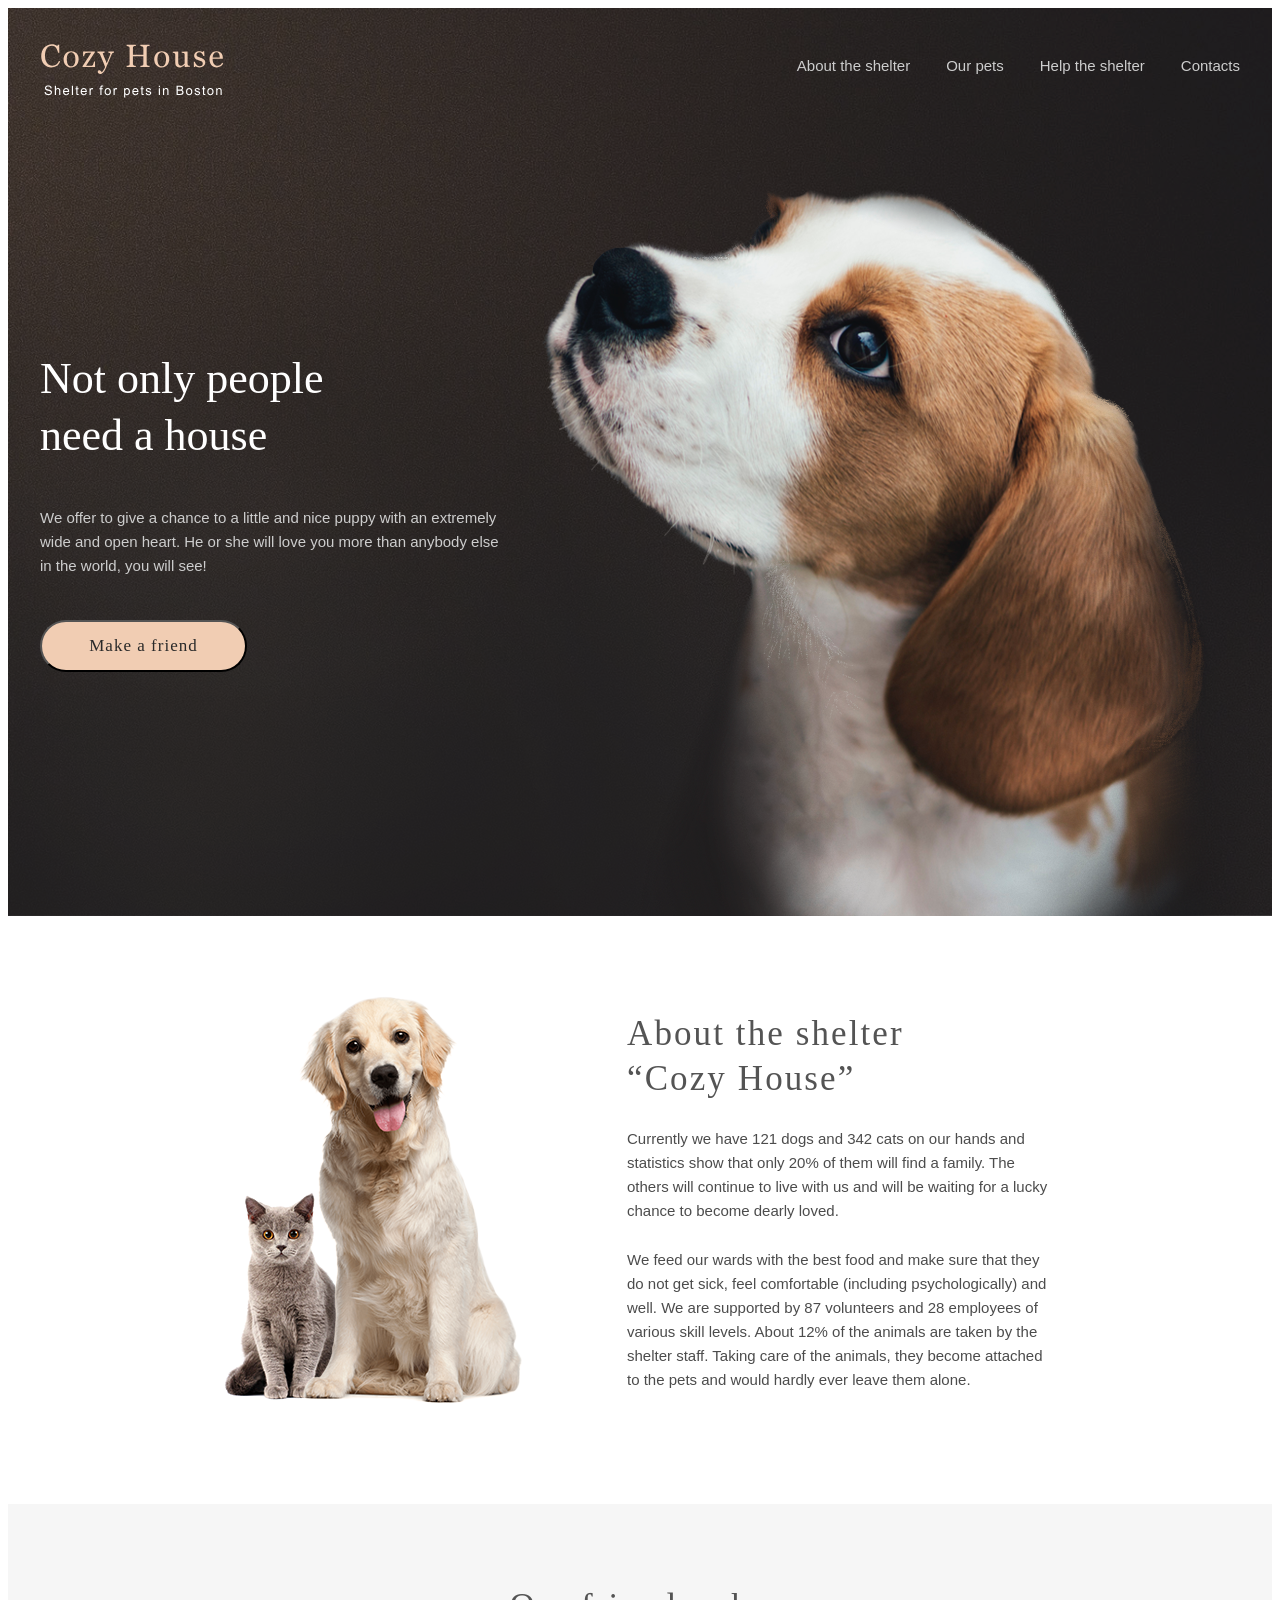
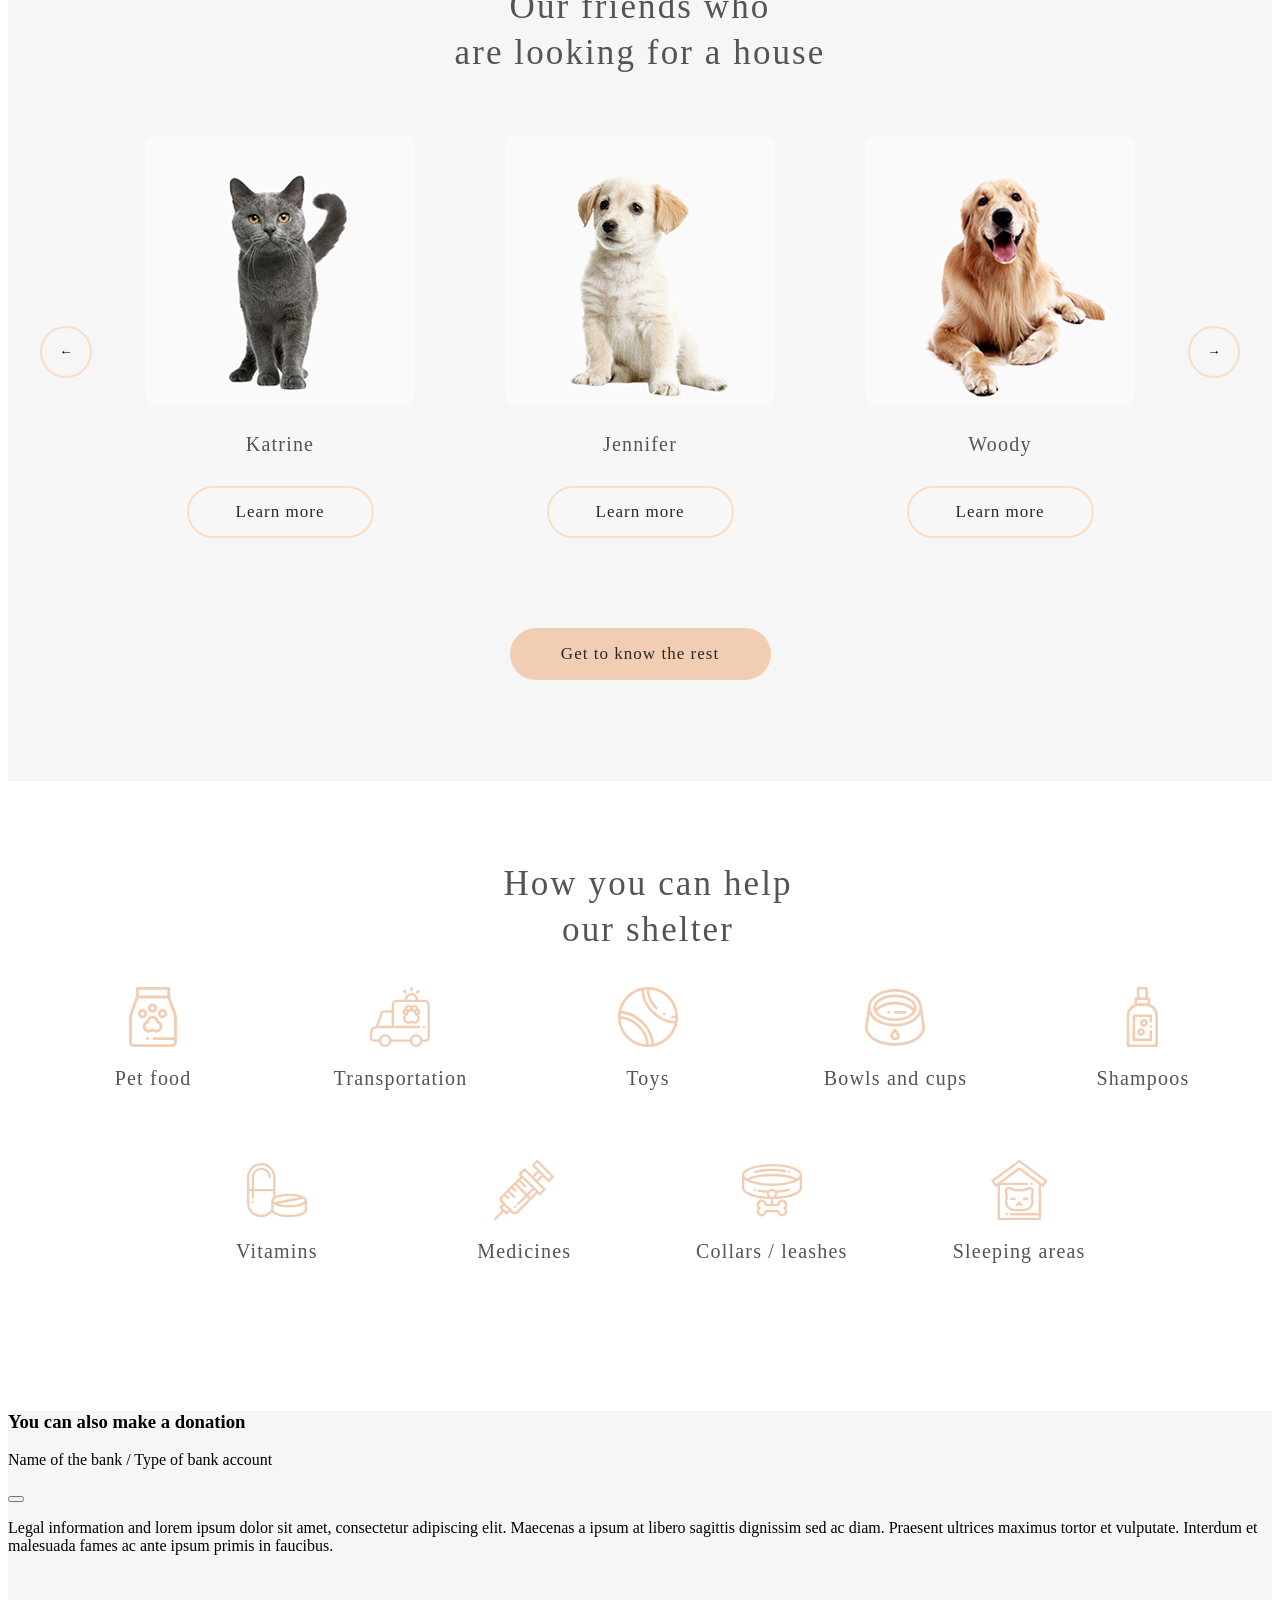
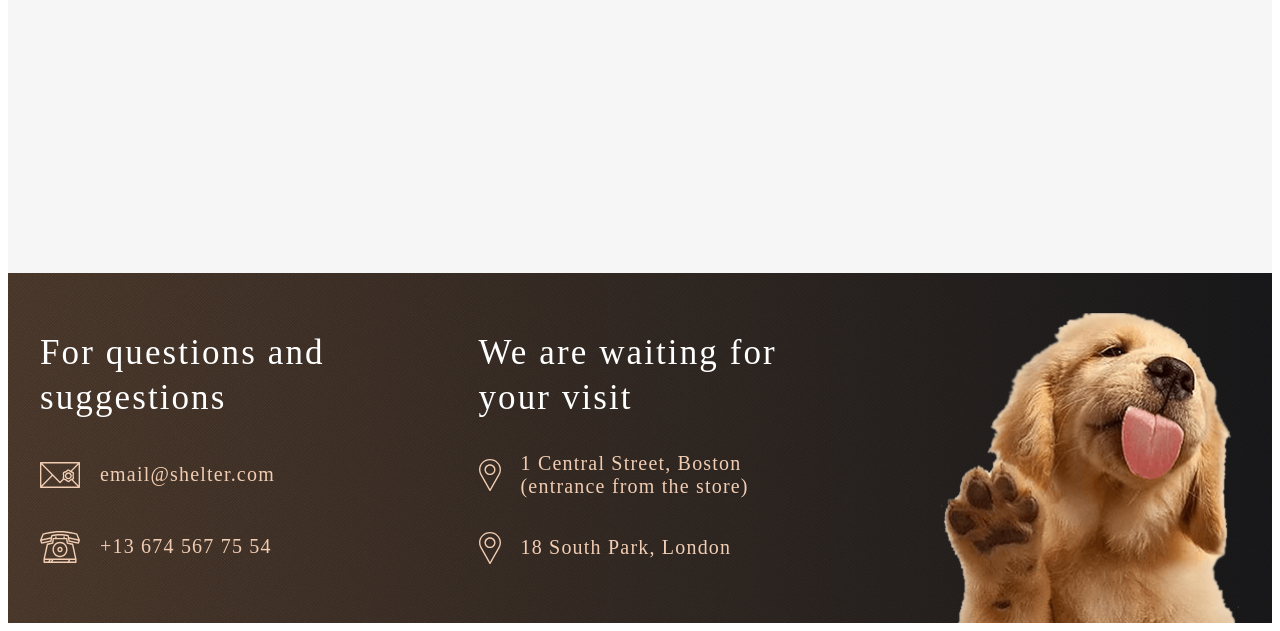
==== shelter/index.html @ 60aa1f2e "feat: add footer (Thu, Jun 11, 2026 09:35:39 AM)" ====
<!DOCTYPE html>
<html lang="en">

<head>
    <meta charset="UTF-8">
    <meta name="viewport" content="width=device-width, initial-scale=1.0">
    <link rel="stylesheet" type="text/css" href="https://necolas.github.io/normalize.css/8.0.1/normalize.css">
    <link rel="stylesheet" href="style.css">
    <title>Shelter</title>
</head>

<body>
    <main>
        <section class="start-screen">
            <header class="start-screen-header">
                <div class="heder-logo">
                    <!-- <h5 class="header-logo-title">
                        Cozy House
                    </h5>
                    <p class="header-logo-subtitle">
                        Shelter for pets in Boston
                    </p> -->
                    <div class="header-logo">
                        <a href="index.html" class="logo-link">
                            <img src="images/Logo.svg" alt="">
                        </a>
                    </div>
                </div>
                <nav class="header-nav">
                    <ul class="nav-list">
                        <li class="nav-li"><a class="nav-list-link" href="index.html">About the shelter</a></li>
                        <li class="nav-li"><a class="nav-list-link" href="pets.html">Our pets</a></li>
                        <li class="nav-li"><a class="nav-list-link" href="">Help the shelter</a></li>
                        <li class="nav-li"><a class="nav-list-link" href="">Contacts</a></li>
                    </ul>
                </nav>
            </header>
            <div class="start-screen-content">
                <div class="content-text">
                    <h1 class="content-heading">Not only people need a house</h1>
                    <p class="content-subhead">We offer to give a chance to a little and nice puppy with an extremely
                        wide and open heart. He or she will love you more than anybody else in the world, you will see!
                    </p>
                    <button class="content-btn">Make a friend</button>
                </div>
                <div class="content-image">
                    <img src="images/start-screen-puppy.svg" alt="dog">
                </div>

            </div>
        </section>
        <section class="about">
            <div class="about-img">
                <img src="images/about-pets.svg" alt="dog">
            </div>
            <div class="about-content">
                <h3 class="about-content-heading">About the shelter “Cozy House”</h3>
                <p class="about-content-subhead">Currently we have 121 dogs and 342 cats on our hands and statistics
                    show that only 20% of them will find a family. The others will continue to live with us and will
                    be waiting for a lucky chance to become dearly loved.
                </p>
                <p class="about-content-subhead">We feed our wards with the best food and make sure that they do not get
                    sick,
                    feel comfortable (including psychologically) and well. We are supported by 87 volunteers and 28
                    employees
                    of various skill levels. About 12% of the animals are taken by the shelter staff.
                    Taking care of the animals, they become attached to the pets and would hardly ever leave them alone.
                </p>
            </div>
        </section>
        <section class="pets">
            <div class="pets-content">
                <h3 class="pets-head-text">Our friends who <br>
                    are looking for a house</h3>

                <div class="slider">
                    <button class="slider-arrow prev">←</button>
                    <div class="cards-wrapper">
                        <div class="card">
                            <img src="images/pets-katrine.svg" alt="Katrine">
                            <p>Katrine</p>
                            <button class="card-btn">Learn more</button>
                        </div>
                        <div class="card">
                            <img src="images/pets-jennifer.svg" alt="Jennifer">
                            <p>Jennifer</p>
                            <button class="card-btn">Learn more</button>
                        </div>
                        <div class="card">
                            <img src="images/pets-woody.svg" alt="Woody">
                            <p>Woody</p>
                            <button class="card-btn">Learn more</button>
                        </div>
                    </div>
                    <button class="slider-arrow next">→</button>
                </div>

                <button class="pets-btn">Get to know the rest</button>
            </div>

        </section>
        <section class="help">
            <div class="help-content">
                <h3 class="help-head-text">How you can help our shelter</h3>
                <div class="help-content">
                    <ul class="help-list">
                        <li class="help-list-item">
                            <img src="images/icon-pet-food.svg" alt="">
                            <p class="help-list-text">Pet food</p>
                        </li>
                        <li class="help-list-item">
                            <img src="images/icon-transportation.svg" alt="">
                            <p class="help-list-text">Transportation</p>
                        </li>
                        <li class="help-list-item">
                            <img src="images/icon-toys.svg" alt="">
                            <p class="help-list-text">Toys</p>
                        </li>
                        <li class="help-list-item">
                            <img src="images/icon-bowls-and-cups.svg" alt="">
                            <p class="help-list-text">Bowls and cups</p>
                        </li>
                        <li class="help-list-item">
                            <img src="images/icon-shampoos.svg" alt="">
                            <p class="help-list-text">Shampoos</p>
                        </li>
                        <li class="help-list-item">
                            <img src="images/icon-vitamins.svg" alt="">
                            <p class="help-list-text">Vitamins</p>
                        </li>
                        <li class="help-list-item">
                            <img src="images/icon-medicines.svg" alt="">
                            <p class="help-list-text">Medicines</p>
                        </li>
                        <li class="help-list-item">
                            <img src="images/Collars/icon-collars-leashes.svg" alt="">
                            <p class="help-list-text">Collars / leashes</p>
                        </li>
                        <li class="help-list-item">
                            <img src="images/icon-sleeping-area.svg" alt="">
                            <p class="help-list-text">Sleeping areas</p>
                        </li>

                    </ul>
                </div>
            </div>
        </section>
        <section class="donat">
            <div class="donat-block">
                <div class="donat-img">

                </div>
                <div class="donat-content">
                    <h3 class="donat-heading">
                        You can also make a donation
                    </h3>
                    <p class="donat-subheading">Name of the bank / Type of bank account</p>
                    <button class="donat-btn"></button>
                    <p class="donat-text-about">
                        Legal information and lorem ipsum dolor sit amet, consectetur 
                        adipiscing elit. Maecenas a ipsum at libero sagittis dignissim 
                        sed ac diam. Praesent ultrices maximus tortor et vulputate. 
                        Interdum et malesuada fames ac ante ipsum primis in faucibus.
                    </p>
                </div>
            </div>
        </section>

    </main>
    <footer class="pets-footer">
<div class="footer-content">
    
    <div class="footer-left">
      <h3 class="footer-text-heading">For questions and suggestions</h3>
      <p class="footer-text-subtitle email"><img src="images/icon-email.svg" alt="email">email@shelter.com</p>
      <p class="footer-text-subtitle phone"><img src="images/icon-phone.svg" alt="phone">+13 674 567 75 54</p>
    </div>

    <div class="footer-right">
      <h3 class="footer-text-heading">We are waiting for your visit</h3>
      <p class="footer-text-subtitle marker1"><img src="images/icon-marker.svg" alt="marker">1 Central Street, 
        Boston (entrance from the store)</p>
      <p class="footer-text-subtitle marker2"><img src="images/icon-marker.svg" alt="marker">18 South Park, London </p>
    </div>
    
    <div class="footer-image">
      <img src="images/footer-puppy.png" alt="Puppy">
    </div>

  </div>
    </footer>
</body>

</html>
---- shelter/style.css ----
.start-screen {
    height: 908px;
    /* width: 1280px; */
    background: linear-gradient(to right, #5B483A, #211F20);
    background-image: url('images/start-screen-background.svg');
    /* background: url(images/noise_transparent.png),
    linear-gradient(to right, #513D2F, #1A1A1C); */
    background-repeat: no-repeat;
    background-size: cover;
    max-height: 908px;
    ;
}

h3 {
    font-family: Georgia, 'Times New Roman', Times, serif;
}

.header-logo-title {
    margin: 0;
}

.start-screen-header {
    padding-top: 30px;
    width: 1200px;
    margin: 0 auto;
    display: flex;
    justify-content: space-between;

}

.nav-list {
    display: flex;
    flex-direction: row;
}

.nav-list-link {
    color: #CDCDCD;
    font-family: Arial, Helvetica, sans-serif;
    font-weight: 400;
    font-size: 15px;
    line-height: 160%;
    text-decoration: none;
}

.nav-li {
    list-style-type: none;

    margin-left: 36px
}

.start-screen-content {
    display: flex;
    justify-content: space-between;
    max-width: 1200px;
    /* align-items: center; */
    margin: 0 auto;
}

.content-text {
    max-width: 460px;
    max-height: 322px;
    padding-top: 248px;

}

.content-heading {
    font-family: Georgia, 'Times New Roman', Times, serif;
    color: #ffffff;
    font-weight: 400;
    font-size: 44px;
    line-height: 130%;

    max-width: 320px;
    margin: 0;

}

.content-subhead {
    font-family: Arial, Helvetica, sans-serif;
    font-weight: 400;
    font-size: 15px;
    line-height: 160%;
    color: #CDCDCD;
    margin: 42px 0;
}

.content-image {
    padding-top: 86px;
}

.content-btn {
    font-family: Georgia, 'Times New Roman', Times, serif;
    background-color: #F1CDB3;
    border-radius: 100px;
    padding: 13px 42px;
    width: 207px;
    height: 52px;
    font-weight: 400;
    color: #292929;
    font-size: 17px;
    line-height: 130%;
    letter-spacing: 0.06em;
    cursor: pointer;
}

.about {
    height: 588px;
    max-width: 1280px;
    margin: 0 auto;
    display: flex;
    align-items: center;
    justify-content: space-between;
}

.about-content {
    max-width: 430px;
    max-height: 380px;
    padding-bottom: 89px;
    padding-right: 215px;
}

.about-content-heading {
    max-width: 370px;
    font-weight: 400;
    font-size: 35px;
    line-height: 130%;
    letter-spacing: 0.06em;
    color: #545454;
    margin-bottom: 24px;
}

.about-content-subhead {
    font-family: Arial, Helvetica, sans-serif;
    font-weight: 400;
    font-size: 15px;
    line-height: 160%;
    color: #4C4C4C;
    margin-top: 25px;
}

.about-img {
    padding-bottom: 16px;
    padding-left: 215px;
}


.pets {
    height: 877px;
    background-color: #F6F6F6;

}

.pets-content {
    max-width: 1280px;
    margin: 0 auto;
    display: flex;
    flex-direction: column;
    align-items: center;
}

.pets-head-text {
    font-weight: 400;
    font-size: 35px;
    line-height: 130%;
    letter-spacing: 0.06em;
    text-align: center;
    color: #545454;
    max-width: 400px;
    padding-top: 45px;
    margin-bottom: 60px;
}

.slider {
    width: 1200px;
    display: flex;
    align-items: center;
    justify-content: space-between;
    gap: 20px;
}

.cards-wrapper {
    display: flex;
    gap: 90px;
    margin-bottom: 90px;
}

.card {
    background: #f7f7f7;
    border-radius: 15px;
    text-align: center;
    width: 270px;
}

.card img {
    width: 100%;
    border-radius: 10px;
}

.card p {
    font-family: Georgia, 'Times New Roman', Times, serif;
    margin: 24px 0 30px;
    font-weight: 400;
    font-size: 20px;
    letter-spacing: 0.06em;
    text-align: center;
    color: #545454;
}

.card-btn {
    font-weight: 400;
    font-size: 17px;
    line-height: 130%;
    letter-spacing: 0.06em;
    font-family: Georgia, 'Times New Roman', Times, serif;
    color: #292929;
    background: transparent;
    border: 2px solid #FDDCC4;
    border-radius: 100px;
    cursor: pointer;
    width: 187px;
    height: 52px;
}

.slider-arrow {
    margin-bottom: 60px;
    width: 52px;
    height: 52px;
    border-radius: 50%;
    border: 2px solid #FDDCC4;
    background: none;
    cursor: pointer;
}

.pets-btn {
    font-family: Georgia, 'Times New Roman', Times, serif;
    border: 0;
    border-radius: 100px;
    width: 261px;
    height: 52px;
    background-color: #F1CDB3;
    font-weight: 400;
    font-size: 17px;
    line-height: 130%;
    letter-spacing: 0.06em;
    color: #292929;
    cursor: pointer;
}

.slider-arrow:hover {
    background: #FDDCC4;
}

.card-btn:hover {
    background: #FDDCC4;
}




.help {
    height: 611px;
    max-height: 611px;
    background-color: #ffffff;
}

.help-content {
    width: 1280px;
    margin: 0 auto;
    display: flex;
    flex-direction: column;
    align-items: center;
}

.help-head-text {
    font-family: Georgia, 'Times New Roman', Times, serif;
    font-weight: 400;
    font-size: 35px;
    line-height: 130%;
    letter-spacing: 0.06em;
    text-align: center;
    color: #545454;
    margin-top: 80px;
    max-width: 343px;
}


/* Базовая настройка контейнера секции */
.help-section {
    padding: 80px 40px;
    text-align: center;
    font-family: 'Georgia', serif;
    color: #545454;
}

.help-section h2 {
    font-size: 35px;
    line-height: 1.3;
    margin-bottom: 60px;
}

/* Настройка списка через Flexbox */
.help-list {
    display: flex;
    flex-wrap: wrap;
    /* Разрешаем перенос элементов на новые строки */
    justify-content: center;
    /* Центрируем элементы в ряду */
    gap: 50px 30px;
    /* Отступы: 50px вертикальный, 30px горизонтальный */
    list-style: none;
    padding: 0;
    margin: 0;
}

.help-list-item {
    flex: 0 0 calc(20% - 24px);

    display: flex;
    flex-direction: column;
    align-items: center;
    justify-content: flex-start;
    transition: transform 0.3s ease;
    cursor: pointer;
}

.help-list-item:hover {
    transform: translateY(-5px);
}

.help-list-itemimg {
    width: 60px;
    height: 60px;
    margin-bottom: 25px;
    object-fit: contain;
}

.help-list-item p {
    font-family: Georgia, 'Times New Roman', Times, serif;
    font-weight: 400;
    font-size: 20px;
    line-height: 115%;
    letter-spacing: 0.06em;
    text-align: center;
    color: #545454;
}











.donat {
    /* width: 1280px; */
    height: 462px;
    background-color: #F6F6F6;

}




.pets-footer {
    background: url(images/noise_transparent.png),
        linear-gradient(to right, #513D2F, #1A1A1C);
    height: 350px;
}

.footer-content {
    width: 1200px;
    margin: 0 auto;
    display: flex;
    justify-content: space-between;
    height: 100%;
}

.footer-text-heading {
    font-family: Georgia, 'Times New Roman', Times, serif;
    font-weight: 400;
    font-size: 35px;
    line-height: 130%;
    letter-spacing: 0.06em;
    color: #ffffff;
        margin-top: 57px;
        margin-bottom: 0;
}

.footer-text-subtitle {
    font-family: Georgia, 'Times New Roman', Times, serif;
    font-weight: 400;
    font-size: 20px;
    line-height: 115%;
    letter-spacing: 0.06em;
    color: #F1CDB3;
    display: flex;
    gap: 20px;
    align-items: center;
}

.footer-right,
.footer-left {
    width: 302px;
    max-width: 302px;
}
.footer-right {
    padding-right: 23px;
}

.email{
    padding-top: 18px;
    margin-bottom: 40px;
}
.marker1{
    padding-top: 11px;
    margin-bottom: 34px;
}

.footer-image {
    display: flex;
    align-items: flex-end;
}

.footer-image img {
    width: 300px;
    height: 310px;
}

@media (max-width: 850px) {
    .footer-content {
        flex-wrap: wrap;
        justify-content: center;
    }
}

/* @media screen(max-widht: 1280px) {
    .start-screen{
        width: 1280px;
        max-width: 1280px;
    }

} */
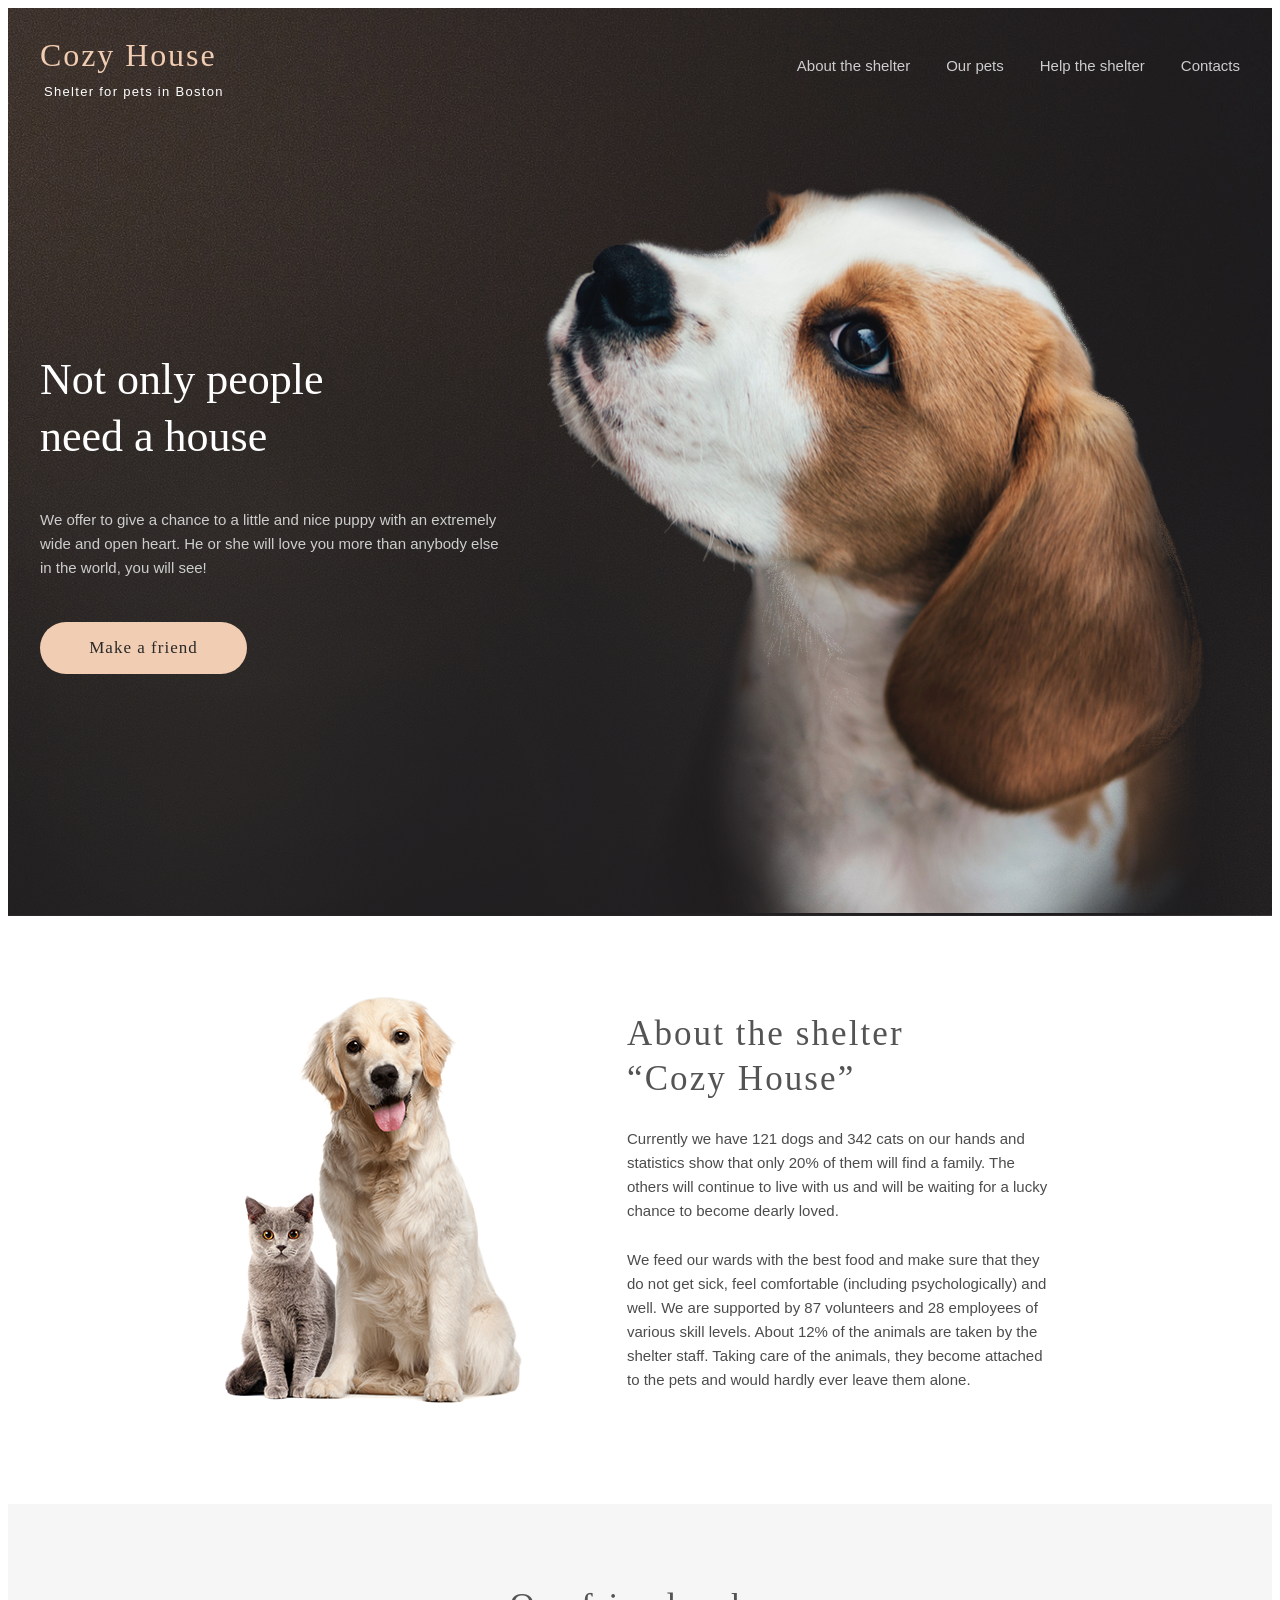
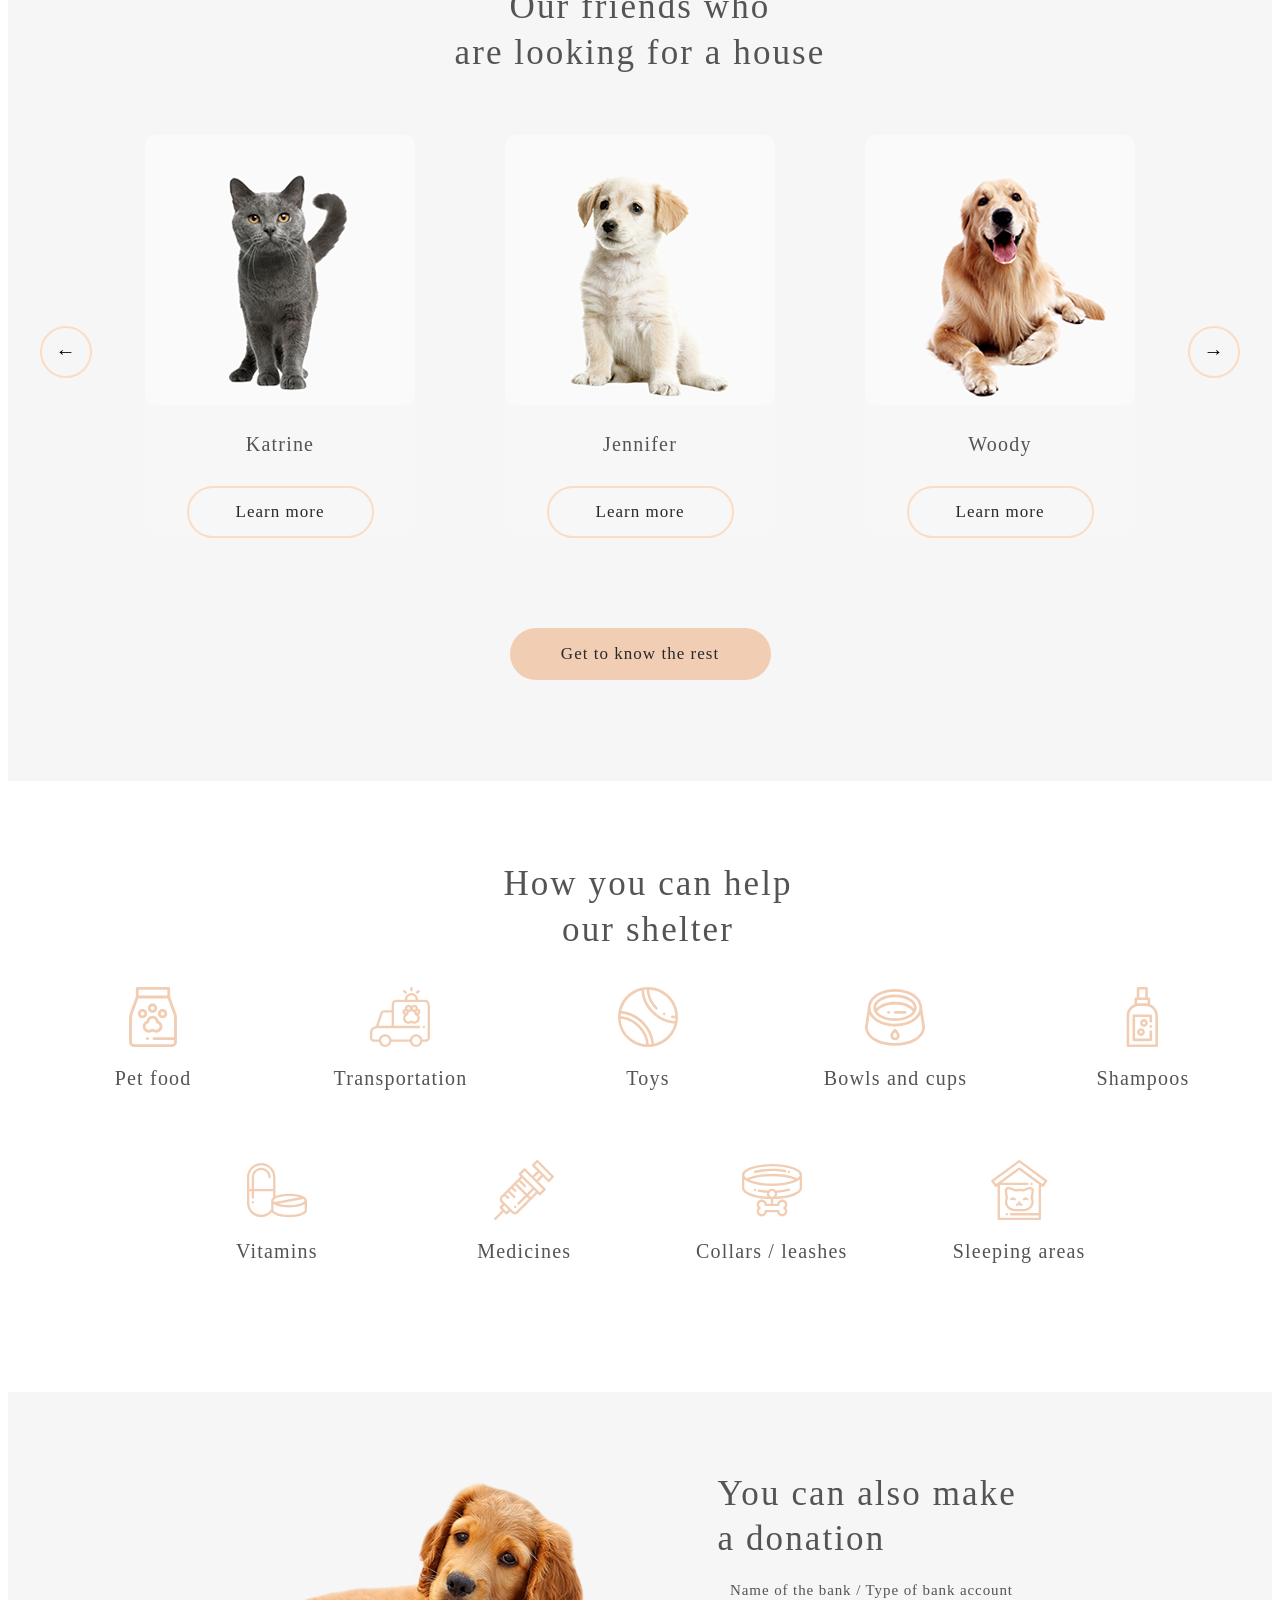
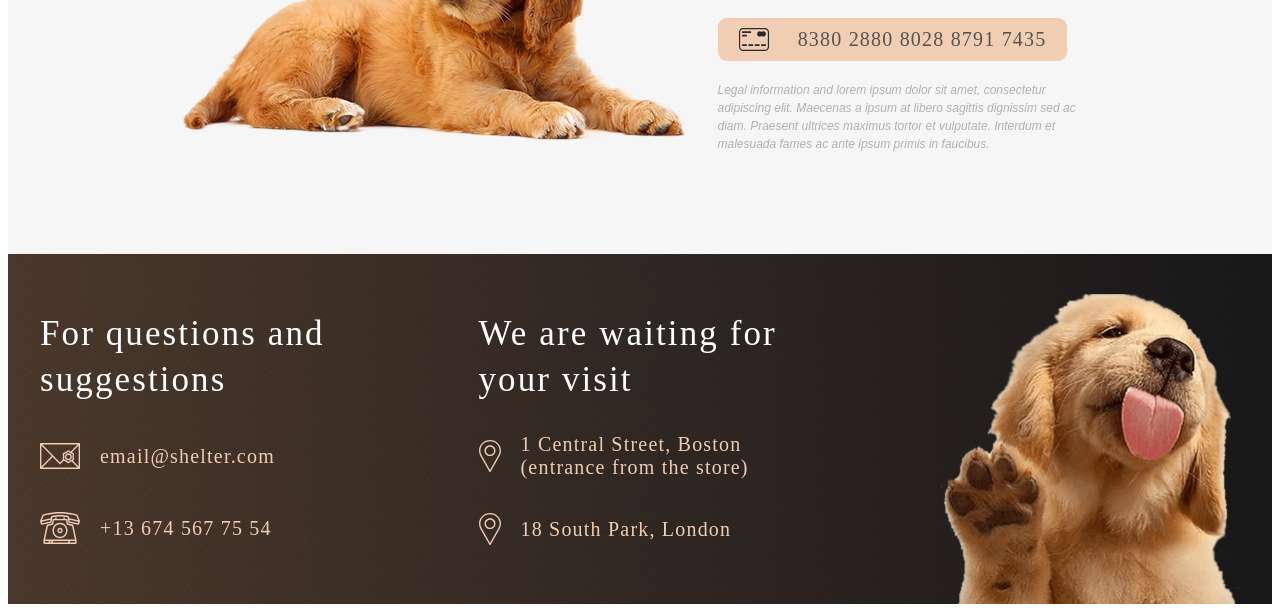
==== commit 9d1ec5be: "feat: complete pets page (Sat, Jun 13, 2026 03:15:23 PM)" ====
--- a/shelter/index.html
+++ b/shelter/index.html
@@ -14,15 +14,15 @@
         <section class="start-screen">
             <header class="start-screen-header">
                 <div class="heder-logo">
-                    <!-- <h5 class="header-logo-title">
-                        Cozy House
-                    </h5>
-                    <p class="header-logo-subtitle">
-                        Shelter for pets in Boston
-                    </p> -->
+
                     <div class="header-logo">
                         <a href="index.html" class="logo-link">
-                            <img src="images/Logo.svg" alt="">
+                            <h5 class="header-logo-title">
+                                Cozy House
+                            </h5>
+                            <p class="header-logo-subtitle">
+                                Shelter for pets in Boston
+                            </p>
                         </a>
                     </div>
                 </div>
@@ -148,18 +148,20 @@
         <section class="donat">
             <div class="donat-block">
                 <div class="donat-img">
-
+                    <img src="images/donation-dog.png" alt="">
                 </div>
                 <div class="donat-content">
                     <h3 class="donat-heading">
                         You can also make a donation
                     </h3>
                     <p class="donat-subheading">Name of the bank / Type of bank account</p>
-                    <button class="donat-btn"></button>
+                    <button class="donat-btn">
+                        <img src="images/credit-card.svg" alt="card">8380 2880 8028 8791 7435
+                    </button>
                     <p class="donat-text-about">
-                        Legal information and lorem ipsum dolor sit amet, consectetur 
-                        adipiscing elit. Maecenas a ipsum at libero sagittis dignissim 
-                        sed ac diam. Praesent ultrices maximus tortor et vulputate. 
+                        Legal information and lorem ipsum dolor sit amet, consectetur
+                        adipiscing elit. Maecenas a ipsum at libero sagittis dignissim
+                        sed ac diam. Praesent ultrices maximus tortor et vulputate.
                         Interdum et malesuada fames ac ante ipsum primis in faucibus.
                     </p>
                 </div>
@@ -168,26 +170,27 @@
 
     </main>
     <footer class="pets-footer">
-<div class="footer-content">
-    
-    <div class="footer-left">
-      <h3 class="footer-text-heading">For questions and suggestions</h3>
-      <p class="footer-text-subtitle email"><img src="images/icon-email.svg" alt="email">email@shelter.com</p>
-      <p class="footer-text-subtitle phone"><img src="images/icon-phone.svg" alt="phone">+13 674 567 75 54</p>
-    </div>
+        <div class="footer-content">
 
-    <div class="footer-right">
-      <h3 class="footer-text-heading">We are waiting for your visit</h3>
-      <p class="footer-text-subtitle marker1"><img src="images/icon-marker.svg" alt="marker">1 Central Street, 
-        Boston (entrance from the store)</p>
-      <p class="footer-text-subtitle marker2"><img src="images/icon-marker.svg" alt="marker">18 South Park, London </p>
-    </div>
-    
-    <div class="footer-image">
-      <img src="images/footer-puppy.png" alt="Puppy">
-    </div>
+            <div class="footer-left">
+                <h3 class="footer-text-heading">For questions and suggestions</h3>
+                <p class="footer-text-subtitle email"><img src="images/icon-email.svg" alt="email">email@shelter.com</p>
+                <p class="footer-text-subtitle phone"><img src="images/icon-phone.svg" alt="phone">+13 674 567 75 54</p>
+            </div>
 
-  </div>
+            <div class="footer-right">
+                <h3 class="footer-text-heading">We are waiting for your visit</h3>
+                <p class="footer-text-subtitle marker1"><img src="images/icon-marker.svg" alt="marker">1 Central Street,
+                    Boston (entrance from the store)</p>
+                <p class="footer-text-subtitle marker2"><img src="images/icon-marker.svg" alt="marker">18 South Park,
+                    London </p>
+            </div>
+
+            <div class="footer-image">
+                <img src="images/footer-puppy.png" alt="Puppy">
+            </div>
+
+        </div>
     </footer>
 </body>
 
--- a/shelter/style.css
+++ b/shelter/style.css
@@ -15,8 +15,47 @@
     font-family: Georgia, 'Times New Roman', Times, serif;
 }
 
+.logo-link {
+    text-decoration: none;
+}
+
 .header-logo-title {
+    font-family: Georgia, 'Times New Roman', Times, serif;
+    font-weight: 400;
+    font-size: 32px;
+    line-height: 110%;
+    letter-spacing: 0.06em;
+    color: #F1CDB3;
     margin: 0;
+}
+
+.header-logo-subtitle {
+    font-family: Arial, Helvetica, sans-serif;
+    font-weight: 400;
+    font-size: 13px;
+    letter-spacing: 0.1em;
+    color: #ffffff;
+
+    margin: 11px 0 0 4px;
+}
+.header-logo-title-our {
+    font-family: Georgia, 'Times New Roman', Times, serif;
+    font-weight: 400;
+    font-size: 32px;
+    line-height: 110%;
+    letter-spacing: 0.06em;
+    color: #545454;
+    margin: 0;
+}
+
+.header-logo-subtitle-our {
+    font-family: Arial, Helvetica, sans-serif;
+    font-weight: 400;
+    font-size: 13px;
+    letter-spacing: 0.1em;
+    color: #292929;
+
+    margin: 11px 0 0 4px;
 }
 
 .start-screen-header {
@@ -27,6 +66,14 @@
     justify-content: space-between;
 
 }
+.start-screen-header-our {
+    padding-top: 30px;
+    width: 1200px;
+    margin: 0 auto;
+    display: flex;
+    justify-content: space-between;
+    margin-bottom: 30px;
+}
 
 .nav-list {
     display: flex;
@@ -41,6 +88,17 @@
     line-height: 160%;
     text-decoration: none;
 }
+.nav-list-link-our {
+    color: #545454;
+    font-family: Arial, Helvetica, sans-serif;
+    font-weight: 400;
+    font-size: 15px;
+    line-height: 160%;
+    text-decoration: none;
+}
+.nav-list-link-our :checked{
+    color: #e50909;
+}
 
 .nav-li {
     list-style-type: none;
@@ -59,7 +117,7 @@
 .content-text {
     max-width: 460px;
     max-height: 322px;
-    padding-top: 248px;
+    padding-top: 252px;
 
 }
 
@@ -101,6 +159,7 @@
     line-height: 130%;
     letter-spacing: 0.06em;
     cursor: pointer;
+    border: transparent;
 }
 
 .about {
@@ -229,6 +288,13 @@
     border: 2px solid #FDDCC4;
     background: none;
     cursor: pointer;
+    font-family: Georgia, 'Times New Roman', Times, serif;
+font-weight: 400;
+font-size: 20px;
+line-height: 115%;
+letter-spacing: 0.06em;
+text-align: center;
+
 }
 
 .pets-btn {
@@ -284,7 +350,7 @@
 }
 
 
-/* Базовая настройка контейнера секции */
+
 .help-section {
     padding: 80px 40px;
     text-align: center;
@@ -298,15 +364,12 @@
     margin-bottom: 60px;
 }
 
-/* Настройка списка через Flexbox */
+
 .help-list {
     display: flex;
     flex-wrap: wrap;
-    /* Разрешаем перенос элементов на новые строки */
     justify-content: center;
-    /* Центрируем элементы в ряду */
     gap: 50px 30px;
-    /* Отступы: 50px вертикальный, 30px горизонтальный */
     list-style: none;
     padding: 0;
     margin: 0;
@@ -358,11 +421,88 @@
     /* width: 1280px; */
     height: 462px;
     background-color: #F6F6F6;
-
-}
-
-
-
+    display: flex;
+    align-items: center;
+
+}
+
+.donat-block {
+    display: flex;
+    max-width: 915px;
+    width: 1280px;
+    margin: 0 auto;
+}
+
+.donat-content {
+    display: flex;
+    flex-direction: column;
+    align-items: center;
+}
+
+.donat-heading {
+    font-family: Georgia, 'Times New Roman', Times, serif;
+    font-weight: 400;
+    font-size: 35px;
+    line-height: 130%;
+    letter-spacing: 0.06em;
+    color: #545454;
+    margin: 0;
+    padding-right: 50px;
+    max-width: 300px;
+    margin-top: -10px;
+}
+
+.donat-subheading {
+    font-family: Georgia, 'Times New Roman', Times, serif;
+    font-weight: 400;
+    font-size: 15px;
+    line-height: 110%;
+    letter-spacing: 0.06em;
+    color: #545454;
+    padding-right: 42px;
+    margin: 0;
+    margin-top: 20px;
+    margin-bottom: 20px;
+}
+
+.donat-text-about {
+    font-family: Arial, Helvetica, sans-serif;
+    font-style: italic;
+    font-weight: 400;
+    font-size: 12px;
+    line-height: 150%;
+    color: #B2B2B2;
+    margin-top: 20px;
+    padding-left: 30px;
+}
+
+.donat-btn {
+    border: transparent;
+    border-radius: 9px;
+    width: 349px;
+    height: 43px;
+    background-color: #F1CDB3;
+    font-family: Georgia, 'Times New Roman', Times, serif;
+    font-weight: 400;
+    font-size: 20px;
+    line-height: 115%;
+    letter-spacing: 0.06em;
+    color: #545454;
+    display: flex;
+    align-items: center;
+    justify-content: space-around;
+
+}
+
+.donat-btn p {
+    margin: 0;
+    font-family: Georgia, 'Times New Roman', Times, serif;
+    font-weight: 400;
+    font-size: 20px;
+    line-height: 115%;
+    letter-spacing: 0.06em;
+    color: #545454;
+}
 
 .pets-footer {
     background: url(images/noise_transparent.png),
@@ -385,8 +525,8 @@
     line-height: 130%;
     letter-spacing: 0.06em;
     color: #ffffff;
-        margin-top: 57px;
-        margin-bottom: 0;
+    margin-top: 57px;
+    margin-bottom: 0;
 }
 
 .footer-text-subtitle {
@@ -406,15 +546,17 @@
     width: 302px;
     max-width: 302px;
 }
+
 .footer-right {
     padding-right: 23px;
 }
 
-.email{
+.email {
     padding-top: 18px;
     margin-bottom: 40px;
 }
-.marker1{
+
+.marker1 {
     padding-top: 11px;
     margin-bottom: 34px;
 }
@@ -428,6 +570,77 @@
     width: 300px;
     height: 310px;
 }
+
+
+.our-pets {
+    height: 1342px;
+}
+
+.cards-wrapper-our {
+    display: flex;
+    gap: 60px 40px;
+    margin-bottom: 90px;
+    flex-wrap: wrap;
+}
+
+.card-btn {
+    font-weight: 400;
+    font-size: 17px;
+    line-height: 130%;
+    letter-spacing: 0.06em;
+    font-family: Georgia, 'Times New Roman', Times, serif;
+    color: #292929;
+    background: transparent;
+    border: 2px solid #FDDCC4;
+    border-radius: 100px;
+    cursor: pointer;
+    width: 187px;
+    height: 52px;
+}
+
+.slider-arrow {
+    margin-bottom: 60px;
+    width: 52px;
+    height: 52px;
+    border-radius: 50%;
+    border: 2px solid #FDDCC4;
+    background: none;
+    cursor: pointer;
+}
+
+.pets-btn-our {
+    font-family: Georgia, 'Times New Roman', Times, serif;
+    border: 0;
+    border-radius: 100px;
+    width: 261px;
+    height: 52px;
+    background-color: #F1CDB3;
+    font-weight: 400;
+    letter-spacing: 0.06em;
+    color: #292929;
+    cursor: pointer;
+font-size: 20px;
+line-height: 115%;
+letter-spacing: 0.06em;
+text-align: center;
+}
+
+
+.pets-arr{
+        display: flex;
+    gap: 20px;
+}
+.number{
+    background: #F1CDB3;
+}
+.our-prev{
+        border: 2px solid #CDCDCD;
+    color: #CDCDCD;
+}
+
+
+
+
 
 @media (max-width: 850px) {
     .footer-content {
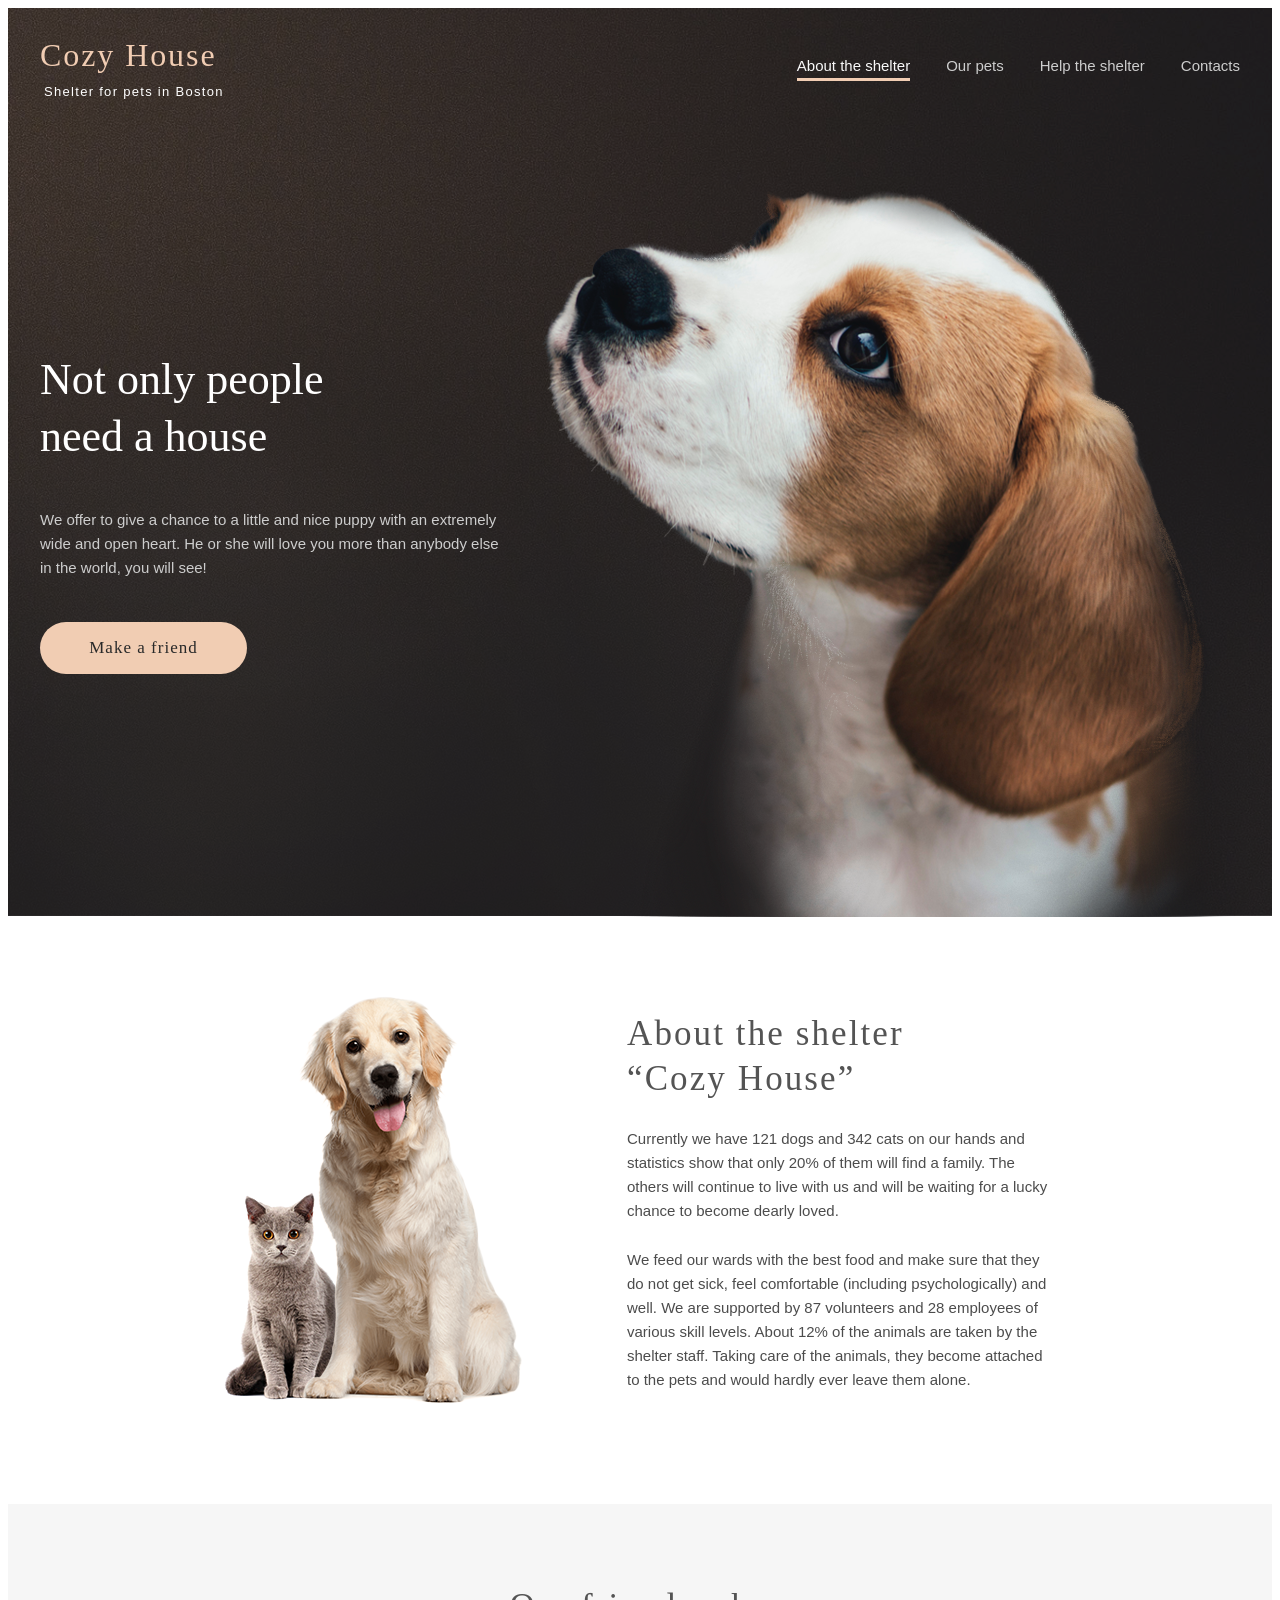
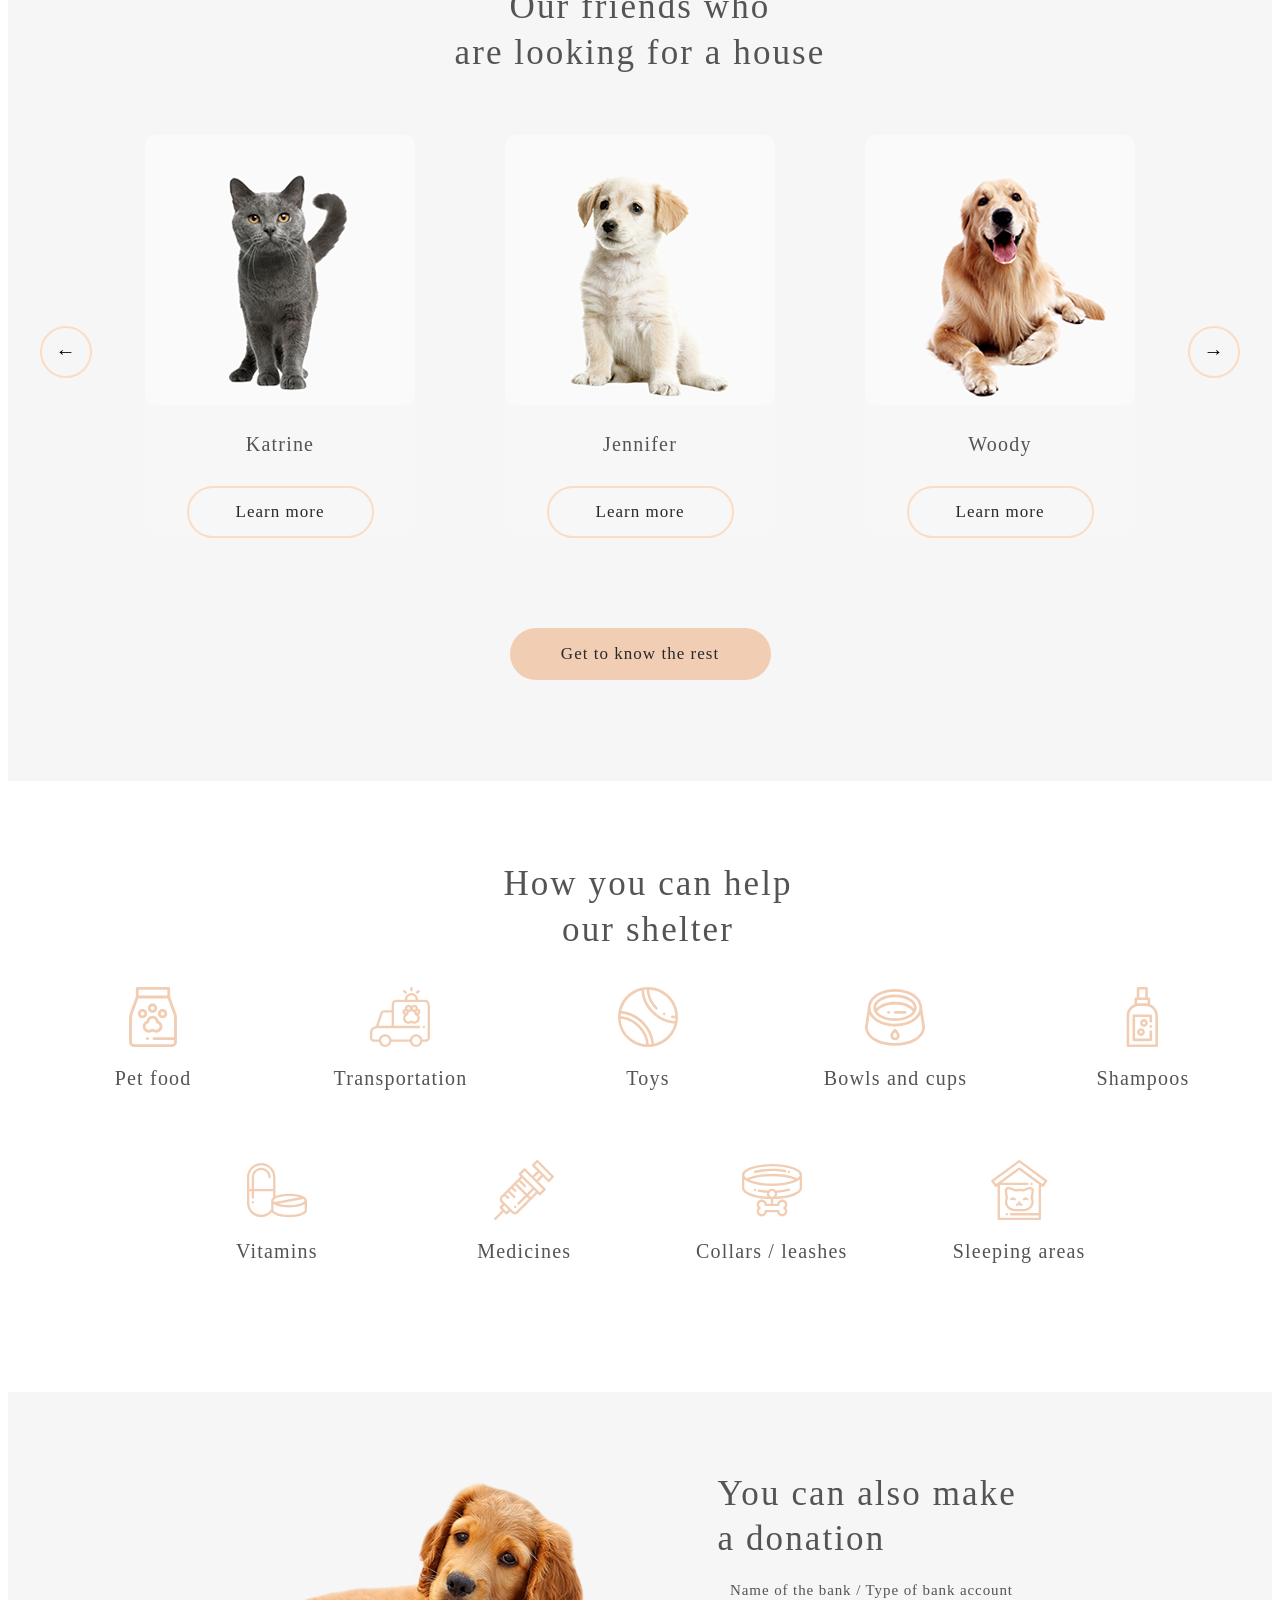
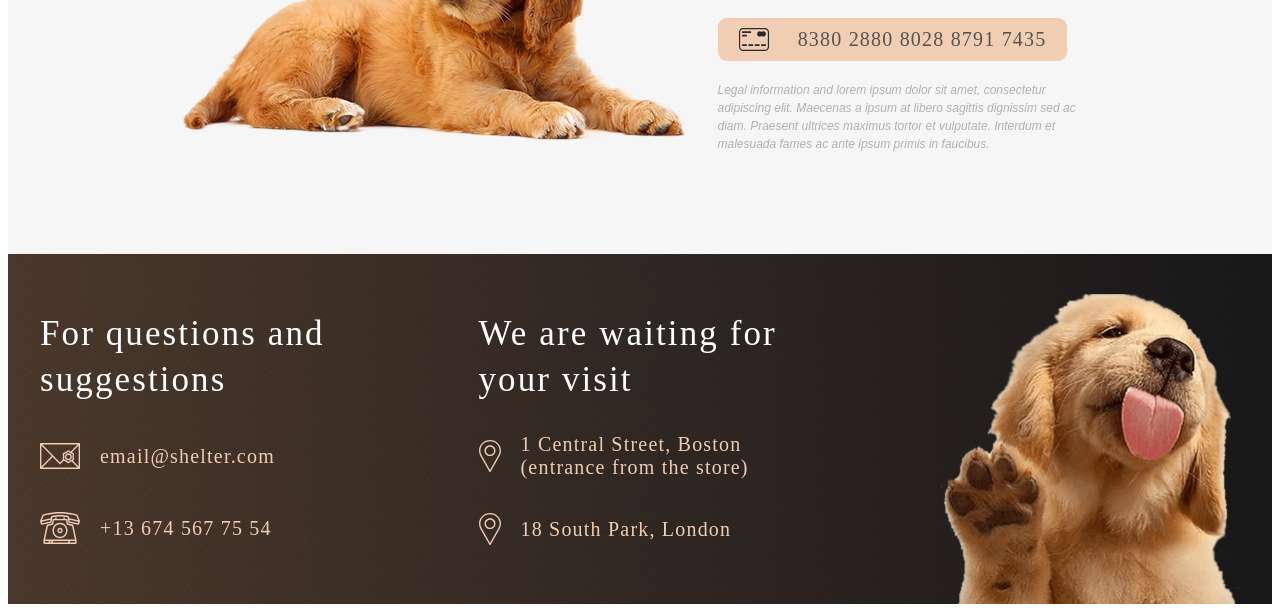
==== commit 57cc78c1: "add: add links (Sat, Jun 13, 2026 04:31:04 PM)" ====
--- a/shelter/index.html
+++ b/shelter/index.html
@@ -4,6 +4,8 @@
 <head>
     <meta charset="UTF-8">
     <meta name="viewport" content="width=device-width, initial-scale=1.0">
+    <link rel="icon" href="free-icon-paws-4225935.png" type="image/png">
+
     <link rel="stylesheet" type="text/css" href="https://necolas.github.io/normalize.css/8.0.1/normalize.css">
     <link rel="stylesheet" href="style.css">
     <title>Shelter</title>
@@ -16,7 +18,7 @@
                 <div class="heder-logo">
 
                     <div class="header-logo">
-                        <a href="index.html" class="logo-link">
+                        <a href="#" class="logo-link">
                             <h5 class="header-logo-title">
                                 Cozy House
                             </h5>
@@ -28,10 +30,11 @@
                 </div>
                 <nav class="header-nav">
                     <ul class="nav-list">
-                        <li class="nav-li"><a class="nav-list-link" href="index.html">About the shelter</a></li>
+                        <li class="nav-li"><a class="nav-list-link checked1">About the shelter</a>
+                        </li>
                         <li class="nav-li"><a class="nav-list-link" href="pets.html">Our pets</a></li>
-                        <li class="nav-li"><a class="nav-list-link" href="">Help the shelter</a></li>
-                        <li class="nav-li"><a class="nav-list-link" href="">Contacts</a></li>
+                        <li class="nav-li"><a class="nav-list-link" href="#help">Help the shelter</a></li>
+                        <li class="nav-li"><a class="nav-list-link" href="#footer">Contacts</a></li>
                     </ul>
                 </nav>
             </header>
@@ -41,7 +44,10 @@
                     <p class="content-subhead">We offer to give a chance to a little and nice puppy with an extremely
                         wide and open heart. He or she will love you more than anybody else in the world, you will see!
                     </p>
+                    <a class="content-link" href="#pets">
                     <button class="content-btn">Make a friend</button>
+
+                    </a>
                 </div>
                 <div class="content-image">
                     <img src="images/start-screen-puppy.svg" alt="dog">
@@ -68,7 +74,7 @@
                 </p>
             </div>
         </section>
-        <section class="pets">
+        <section class="pets" id="pets">
             <div class="pets-content">
                 <h3 class="pets-head-text">Our friends who <br>
                     are looking for a house</h3>
@@ -94,12 +100,13 @@
                     </div>
                     <button class="slider-arrow next">→</button>
                 </div>
-
+                <a href="pets.html" class="slider-link">
                 <button class="pets-btn">Get to know the rest</button>
-            </div>
-
-        </section>
-        <section class="help">
+                </a>
+            </div>
+
+        </section>
+        <section class="help" id="help">
             <div class="help-content">
                 <h3 class="help-head-text">How you can help our shelter</h3>
                 <div class="help-content">
@@ -155,9 +162,12 @@
                         You can also make a donation
                     </h3>
                     <p class="donat-subheading">Name of the bank / Type of bank account</p>
-                    <button class="donat-btn">
-                        <img src="images/credit-card.svg" alt="card">8380 2880 8028 8791 7435
-                    </button>
+                    <a href="#" class="donat-link">
+                        <button class="donat-btn">
+                            <img src="images/credit-card.svg" alt="card">8380 2880 8028 8791 7435
+                        </button>
+                    </a>
+
                     <p class="donat-text-about">
                         Legal information and lorem ipsum dolor sit amet, consectetur
                         adipiscing elit. Maecenas a ipsum at libero sagittis dignissim
@@ -169,11 +179,11 @@
         </section>
 
     </main>
-    <footer class="pets-footer">
+    <footer class="pets-footer" id="footer">
         <div class="footer-content">
 
             <div class="footer-left">
-                <h3 class="footer-text-heading">For questions and suggestions</h3>
+                <h2 class="footer-text-heading">For questions and suggestions</h2>
                 <p class="footer-text-subtitle email"><img src="images/icon-email.svg" alt="email">email@shelter.com</p>
                 <p class="footer-text-subtitle phone"><img src="images/icon-phone.svg" alt="phone">+13 674 567 75 54</p>
             </div>
--- a/shelter/style.css
+++ b/shelter/style.css
@@ -10,7 +10,9 @@
     max-height: 908px;
     ;
 }
-
+html{
+    scroll-behavior: smooth;
+}
 h3 {
     font-family: Georgia, 'Times New Roman', Times, serif;
 }
@@ -75,6 +77,7 @@
     margin-bottom: 30px;
 }
 
+
 .nav-list {
     display: flex;
     flex-direction: row;
@@ -88,6 +91,9 @@
     line-height: 160%;
     text-decoration: none;
 }
+.nav-list-link:hover{
+    color: #fafafa;
+}
 .nav-list-link-our {
     color: #545454;
     font-family: Arial, Helvetica, sans-serif;
@@ -96,10 +102,21 @@
     line-height: 160%;
     text-decoration: none;
 }
-.nav-list-link-our :checked{
-    color: #e50909;
-}
-
+.nav-list-link-our:hover{
+color: #292929;
+}
+.checked{
+    color: #292929;
+    padding-bottom: 4px;
+    border-bottom: #F1CDB3 solid 3px;
+    cursor: default; 
+}
+.checked1{
+    color: #fafafa;
+    padding-bottom: 4px;
+    border-bottom: #F1CDB3 solid 3px;
+    cursor: default;
+}
 .nav-li {
     list-style-type: none;
 
@@ -143,7 +160,7 @@
 }
 
 .content-image {
-    padding-top: 86px;
+    padding-top: 90px;
 }
 
 .content-btn {
@@ -312,6 +329,10 @@
     cursor: pointer;
 }
 
+.pets-btn:hover{
+    background-color: #FDDCC4;
+}
+
 .slider-arrow:hover {
     background: #FDDCC4;
 }
@@ -476,6 +497,11 @@
     padding-left: 30px;
 }
 
+.donat-link{
+    text-decoration: none;
+    cursor: pointer;
+}
+
 .donat-btn {
     border: transparent;
     border-radius: 9px;
@@ -493,6 +519,10 @@
     justify-content: space-around;
 
 }
+.donat-btn:hover {
+    background-color: #FDDCC4;
+    cursor: pointer;
+}
 
 .donat-btn p {
     margin: 0;
@@ -583,6 +613,17 @@
     flex-wrap: wrap;
 }
 
+.pets-head-text-our{
+    font-family: Georgia, 'Times New Roman', Times, serif;
+font-weight: 400;
+font-size: 35px;
+line-height: 130%;
+letter-spacing: 0.06em;
+text-align: center;
+color: #545454;
+margin-top: 79px;
+    margin-bottom: 60px;
+}
 .card-btn {
     font-weight: 400;
     font-size: 17px;
@@ -632,6 +673,7 @@
 }
 .number{
     background: #F1CDB3;
+    border: #F1CDB3;
 }
 .our-prev{
         border: 2px solid #CDCDCD;
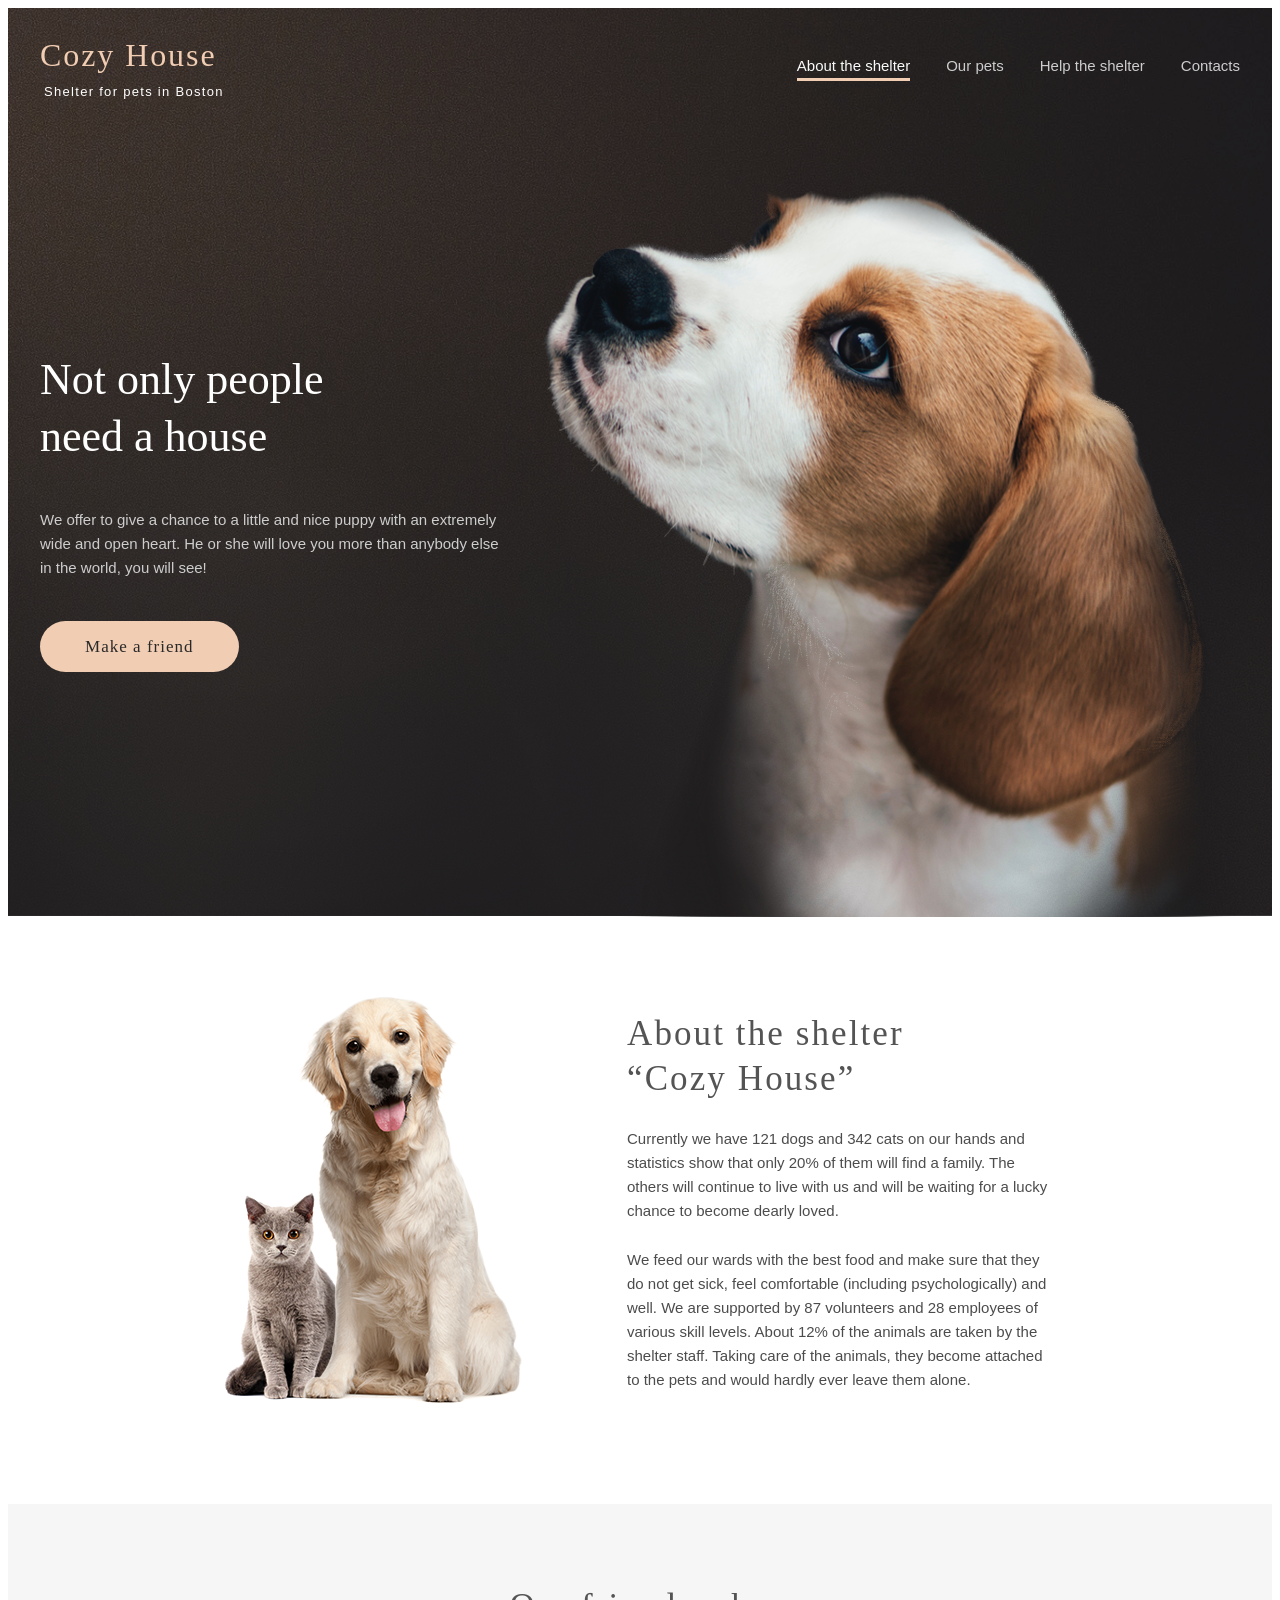
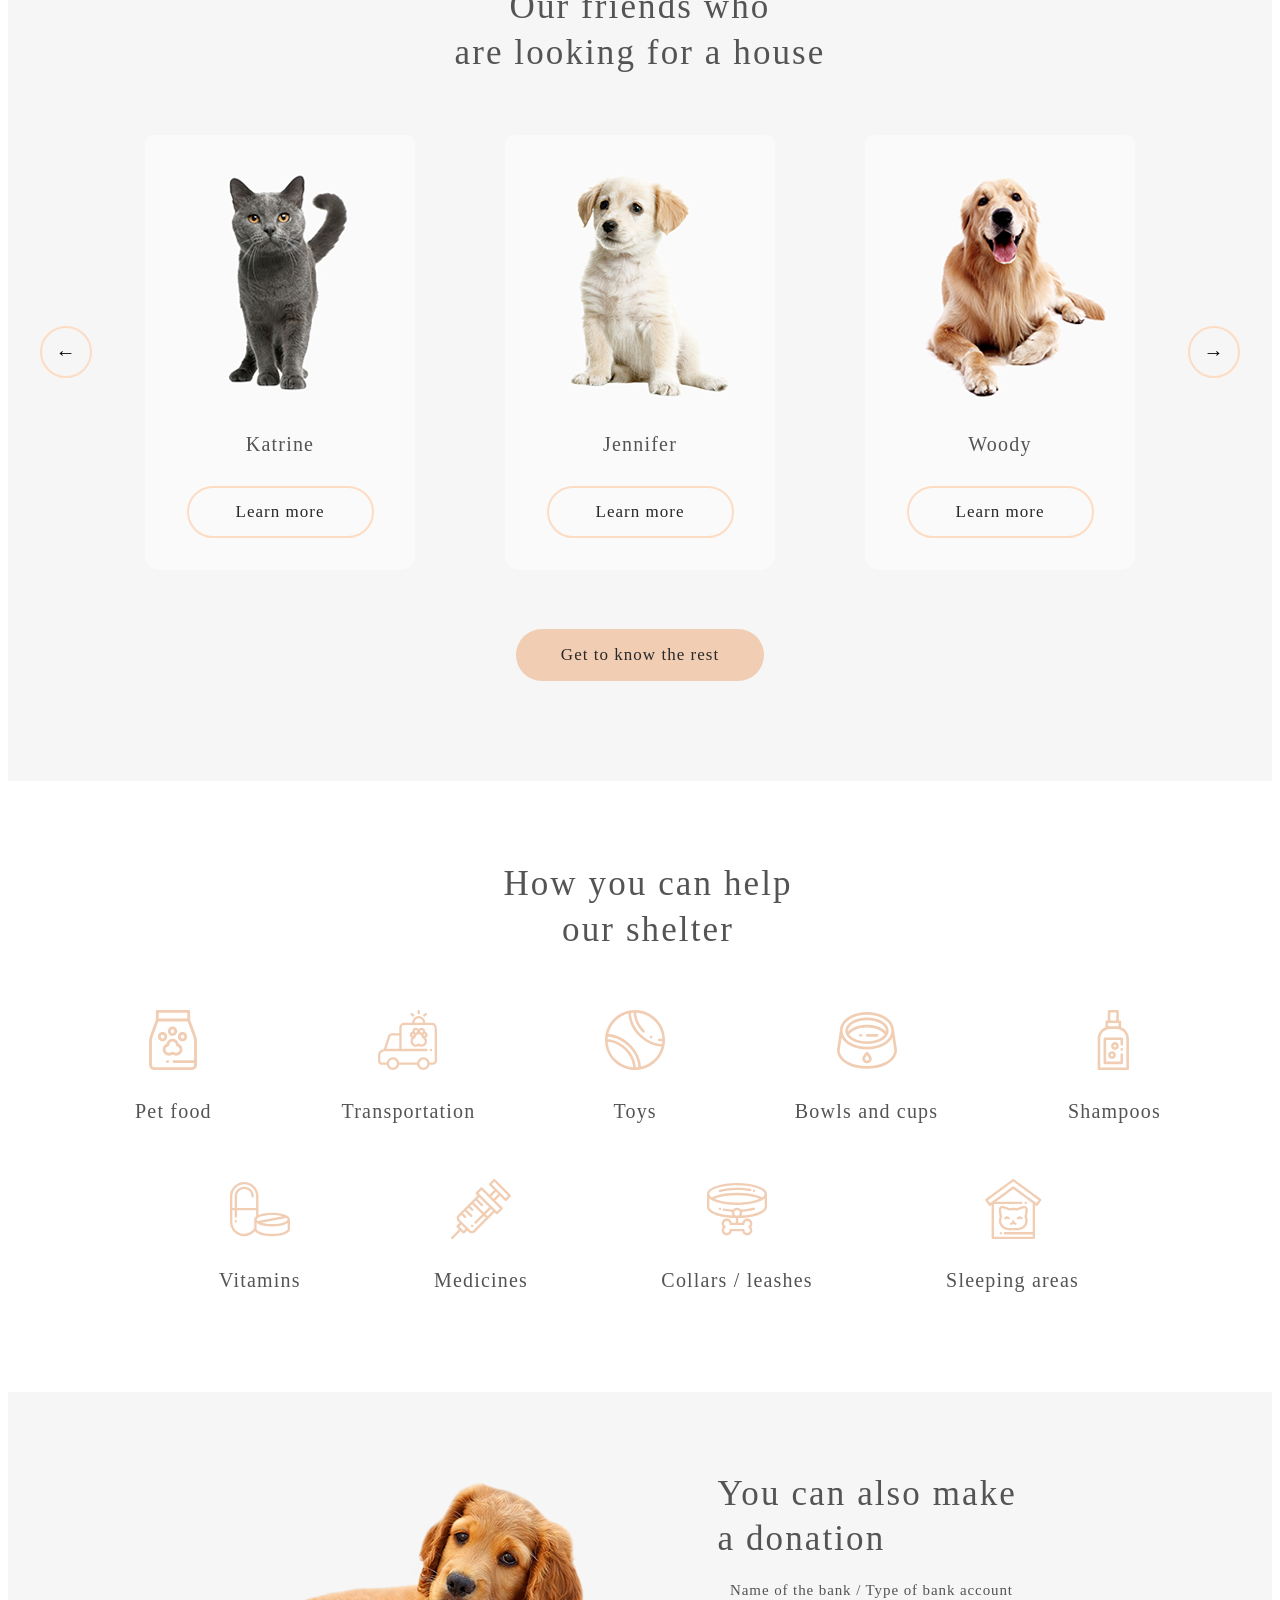
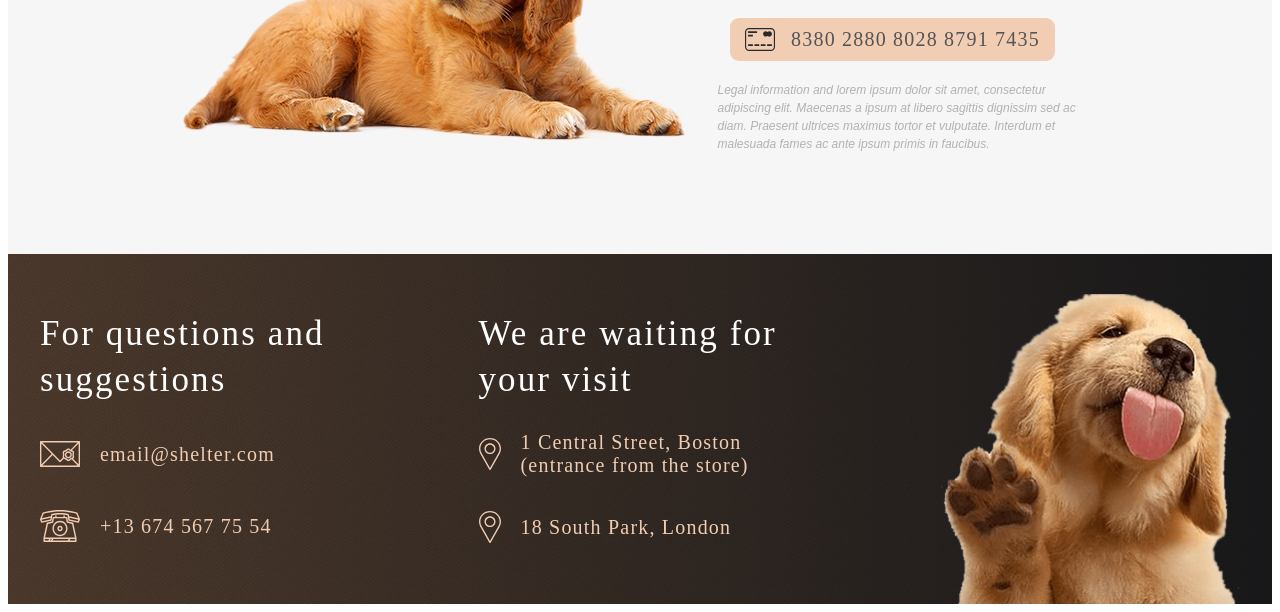
==== commit e3322ce8: "feat: complete task (Sun, Jun 14, 2026 12:31:08 AM)" ====
--- a/shelter/index.html
+++ b/shelter/index.html
@@ -9,6 +9,8 @@
     <link rel="stylesheet" type="text/css" href="https://necolas.github.io/normalize.css/8.0.1/normalize.css">
     <link rel="stylesheet" href="style.css">
     <title>Shelter</title>
+    <script src="index.js"></script>
+
 </head>
 
 <body>
@@ -44,8 +46,8 @@
                     <p class="content-subhead">We offer to give a chance to a little and nice puppy with an extremely
                         wide and open heart. He or she will love you more than anybody else in the world, you will see!
                     </p>
-                    <a class="content-link" href="#pets">
-                    <button class="content-btn">Make a friend</button>
+                    <a class="content-btn" href="#pets">Make a friend
+                        <!-- <button class="content-btn">Make a friend</button> -->
 
                     </a>
                 </div>
@@ -60,7 +62,7 @@
                 <img src="images/about-pets.svg" alt="dog">
             </div>
             <div class="about-content">
-                <h3 class="about-content-heading">About the shelter “Cozy House”</h3>
+                <h2 class="about-content-heading">About the shelter “Cozy House”</h2>
                 <p class="about-content-subhead">Currently we have 121 dogs and 342 cats on our hands and statistics
                     show that only 20% of them will find a family. The others will continue to live with us and will
                     be waiting for a lucky chance to become dearly loved.
@@ -100,8 +102,8 @@
                     </div>
                     <button class="slider-arrow next">→</button>
                 </div>
-                <a href="pets.html" class="slider-link">
-                <button class="pets-btn">Get to know the rest</button>
+                <a href="pets.html" class="pets-btn">Get to know the rest
+                    <!-- <button class="pets-btn">Get to know the rest</button> -->
                 </a>
             </div>
 
@@ -162,10 +164,9 @@
                         You can also make a donation
                     </h3>
                     <p class="donat-subheading">Name of the bank / Type of bank account</p>
-                    <a href="#" class="donat-link">
-                        <button class="donat-btn">
-                            <img src="images/credit-card.svg" alt="card">8380 2880 8028 8791 7435
-                        </button>
+                    <a href="#" class="donat-btn">
+                        <img src="images/credit-card.svg" alt="card">8380 2880 8028 8791 7435
+
                     </a>
 
                     <p class="donat-text-about">
@@ -184,16 +185,21 @@
 
             <div class="footer-left">
                 <h2 class="footer-text-heading">For questions and suggestions</h2>
-                <p class="footer-text-subtitle email"><img src="images/icon-email.svg" alt="email">email@shelter.com</p>
-                <p class="footer-text-subtitle phone"><img src="images/icon-phone.svg" alt="phone">+13 674 567 75 54</p>
+                <a href="mailto:" class="footer-text-subtitle email"><img src="images/icon-email.svg"
+                        alt="email">email@shelter.com</a>
+                <a href="tel:" class="footer-text-subtitle phone"><img src="images/icon-phone.svg" alt="phone">+13 674
+                    567 75 54</a>
             </div>
 
             <div class="footer-right">
                 <h3 class="footer-text-heading">We are waiting for your visit</h3>
-                <p class="footer-text-subtitle marker1"><img src="images/icon-marker.svg" alt="marker">1 Central Street,
-                    Boston (entrance from the store)</p>
-                <p class="footer-text-subtitle marker2"><img src="images/icon-marker.svg" alt="marker">18 South Park,
-                    London </p>
+                <a href="https://maps.app.goo.gl/ZaFSwUSJA57dNbFRA" target="_blank"
+                    class="footer-text-subtitle marker1"><img src="images/icon-marker.svg" alt="marker">1 Central
+                    Street,
+                    Boston (entrance from the store)</a>
+                <a href="https://maps.app.goo.gl/ZaFSwUSJA57dNbFRA" target="_blank"
+                    class="footer-text-subtitle marker2"><img src="images/icon-marker.svg" alt="marker">18 South Park,
+                    London </a>
             </div>
 
             <div class="footer-image">
--- a/shelter/style.css
+++ b/shelter/style.css
@@ -10,11 +10,17 @@
     max-height: 908px;
     ;
 }
-html{
+
+html {
     scroll-behavior: smooth;
 }
+
 h3 {
     font-family: Georgia, 'Times New Roman', Times, serif;
+}
+
+a {
+    text-decoration: none;
 }
 
 .logo-link {
@@ -40,6 +46,7 @@
 
     margin: 11px 0 0 4px;
 }
+
 .header-logo-title-our {
     font-family: Georgia, 'Times New Roman', Times, serif;
     font-weight: 400;
@@ -68,6 +75,7 @@
     justify-content: space-between;
 
 }
+
 .start-screen-header-our {
     padding-top: 30px;
     width: 1200px;
@@ -91,9 +99,11 @@
     line-height: 160%;
     text-decoration: none;
 }
-.nav-list-link:hover{
+
+.nav-list-link:hover {
     color: #fafafa;
 }
+
 .nav-list-link-our {
     color: #545454;
     font-family: Arial, Helvetica, sans-serif;
@@ -102,21 +112,25 @@
     line-height: 160%;
     text-decoration: none;
 }
-.nav-list-link-our:hover{
-color: #292929;
-}
-.checked{
+
+.nav-list-link-our:hover {
+    color: #292929;
+}
+
+.checked {
     color: #292929;
     padding-bottom: 4px;
     border-bottom: #F1CDB3 solid 3px;
-    cursor: default; 
-}
-.checked1{
+    cursor: default;
+}
+
+.checked1 {
     color: #fafafa;
     padding-bottom: 4px;
     border-bottom: #F1CDB3 solid 3px;
     cursor: default;
 }
+
 .nav-li {
     list-style-type: none;
 
@@ -156,7 +170,7 @@
     font-size: 15px;
     line-height: 160%;
     color: #CDCDCD;
-    margin: 42px 0;
+    margin: 42px 0 56px;
 }
 
 .content-image {
@@ -167,9 +181,6 @@
     font-family: Georgia, 'Times New Roman', Times, serif;
     background-color: #F1CDB3;
     border-radius: 100px;
-    padding: 13px 42px;
-    width: 207px;
-    height: 52px;
     font-weight: 400;
     color: #292929;
     font-size: 17px;
@@ -177,6 +188,12 @@
     letter-spacing: 0.06em;
     cursor: pointer;
     border: transparent;
+    padding: 16px 45px;
+    text-decoration: none;
+}
+
+.content-btn:hover {
+    background-color: #FDDCC4;
 }
 
 .about {
@@ -196,13 +213,15 @@
 }
 
 .about-content-heading {
+    font-family: Georgia, 'Times New Roman', Times, serif;
+    margin: 35px 0 0;
     max-width: 370px;
     font-weight: 400;
     font-size: 35px;
     line-height: 130%;
     letter-spacing: 0.06em;
     color: #545454;
-    margin-bottom: 24px;
+
 }
 
 .about-content-subhead {
@@ -257,19 +276,20 @@
 .cards-wrapper {
     display: flex;
     gap: 90px;
-    margin-bottom: 90px;
+    margin-bottom: 59px;
 }
 
 .card {
-    background: #f7f7f7;
+    background: #fafafa;
     border-radius: 15px;
     text-align: center;
     width: 270px;
+    height: 435px;
+    transition: all 0.3s ease;
 }
 
 .card img {
     width: 100%;
-    border-radius: 10px;
 }
 
 .card p {
@@ -295,6 +315,7 @@
     cursor: pointer;
     width: 187px;
     height: 52px;
+    transition: background-color 0.3s ease, color 0.3s ease;
 }
 
 .slider-arrow {
@@ -306,20 +327,19 @@
     background: none;
     cursor: pointer;
     font-family: Georgia, 'Times New Roman', Times, serif;
-font-weight: 400;
-font-size: 20px;
-line-height: 115%;
-letter-spacing: 0.06em;
-text-align: center;
+    font-weight: 400;
+    font-size: 20px;
+    line-height: 115%;
+    letter-spacing: 0.06em;
+    text-align: center;
 
 }
 
 .pets-btn {
+    text-decoration: none;
     font-family: Georgia, 'Times New Roman', Times, serif;
     border: 0;
     border-radius: 100px;
-    width: 261px;
-    height: 52px;
     background-color: #F1CDB3;
     font-weight: 400;
     font-size: 17px;
@@ -327,9 +347,11 @@
     letter-spacing: 0.06em;
     color: #292929;
     cursor: pointer;
-}
-
-.pets-btn:hover{
+    padding: 15px 45px;
+
+}
+
+.pets-btn:hover {
     background-color: #FDDCC4;
 }
 
@@ -337,10 +359,13 @@
     background: #FDDCC4;
 }
 
-.card-btn:hover {
+.card:hover .card-btn {
     background: #FDDCC4;
 }
 
+.card:hover {
+    cursor: pointer;
+}
 
 
 
@@ -387,34 +412,41 @@
 
 
 .help-list {
+    max-width: 1026px;
     display: flex;
     flex-wrap: wrap;
-    justify-content: center;
-    gap: 50px 30px;
+    justify-content: space-between;
+    gap: 36px 90px;
     list-style: none;
-    padding: 0;
+    padding: 23px 0;
     margin: 0;
 }
 
 .help-list-item {
-    flex: 0 0 calc(20% - 24px);
 
     display: flex;
     flex-direction: column;
     align-items: center;
     justify-content: flex-start;
-    transition: transform 0.3s ease;
-    cursor: pointer;
-}
-
-.help-list-item:hover {
-    transform: translateY(-5px);
-}
-
-.help-list-itemimg {
+
+}
+
+.help-list-item:nth-child(6) {
+
+    padding-left: 84px;
+
+}
+
+.help-list-item:nth-child(9) {
+
+    padding-right: 82px;
+
+}
+
+.help-list-item img {
     width: 60px;
     height: 60px;
-    margin-bottom: 25px;
+    margin-bottom: 10px;
     object-fit: contain;
 }
 
@@ -427,15 +459,6 @@
     text-align: center;
     color: #545454;
 }
-
-
-
-
-
-
-
-
-
 
 
 .donat {
@@ -497,16 +520,15 @@
     padding-left: 30px;
 }
 
-.donat-link{
+.donat-link {
     text-decoration: none;
     cursor: pointer;
 }
 
 .donat-btn {
+    text-decoration: none;
     border: transparent;
     border-radius: 9px;
-    width: 349px;
-    height: 43px;
     background-color: #F1CDB3;
     font-family: Georgia, 'Times New Roman', Times, serif;
     font-weight: 400;
@@ -517,8 +539,13 @@
     display: flex;
     align-items: center;
     justify-content: space-around;
-
-}
+    padding: 10px 15px;
+}
+
+.donat-btn img {
+    margin-right: 16px;
+}
+
 .donat-btn:hover {
     background-color: #FDDCC4;
     cursor: pointer;
@@ -582,12 +609,12 @@
 }
 
 .email {
-    padding-top: 18px;
+    padding-top: 36px;
     margin-bottom: 40px;
 }
 
 .marker1 {
-    padding-top: 11px;
+    padding-top: 29px;
     margin-bottom: 34px;
 }
 
@@ -608,22 +635,23 @@
 
 .cards-wrapper-our {
     display: flex;
-    gap: 60px 40px;
-    margin-bottom: 90px;
+    gap: 30px 40px;
+    margin-bottom: 58px;
     flex-wrap: wrap;
 }
 
-.pets-head-text-our{
-    font-family: Georgia, 'Times New Roman', Times, serif;
-font-weight: 400;
-font-size: 35px;
-line-height: 130%;
-letter-spacing: 0.06em;
-text-align: center;
-color: #545454;
-margin-top: 79px;
+.pets-head-text-our {
+    font-family: Georgia, 'Times New Roman', Times, serif;
+    font-weight: 400;
+    font-size: 35px;
+    line-height: 130%;
+    letter-spacing: 0.06em;
+    text-align: center;
+    color: #545454;
+    margin-top: 79px;
     margin-bottom: 60px;
 }
+
 .card-btn {
     font-weight: 400;
     font-size: 17px;
@@ -660,23 +688,25 @@
     letter-spacing: 0.06em;
     color: #292929;
     cursor: pointer;
-font-size: 20px;
-line-height: 115%;
-letter-spacing: 0.06em;
-text-align: center;
-}
-
-
-.pets-arr{
-        display: flex;
+    font-size: 20px;
+    line-height: 115%;
+    letter-spacing: 0.06em;
+    text-align: center;
+}
+
+
+.pets-arr {
+    display: flex;
     gap: 20px;
 }
-.number{
+
+.number {
     background: #F1CDB3;
     border: #F1CDB3;
 }
-.our-prev{
-        border: 2px solid #CDCDCD;
+
+.our-prev {
+    border: 2px solid #CDCDCD;
     color: #CDCDCD;
 }
 
